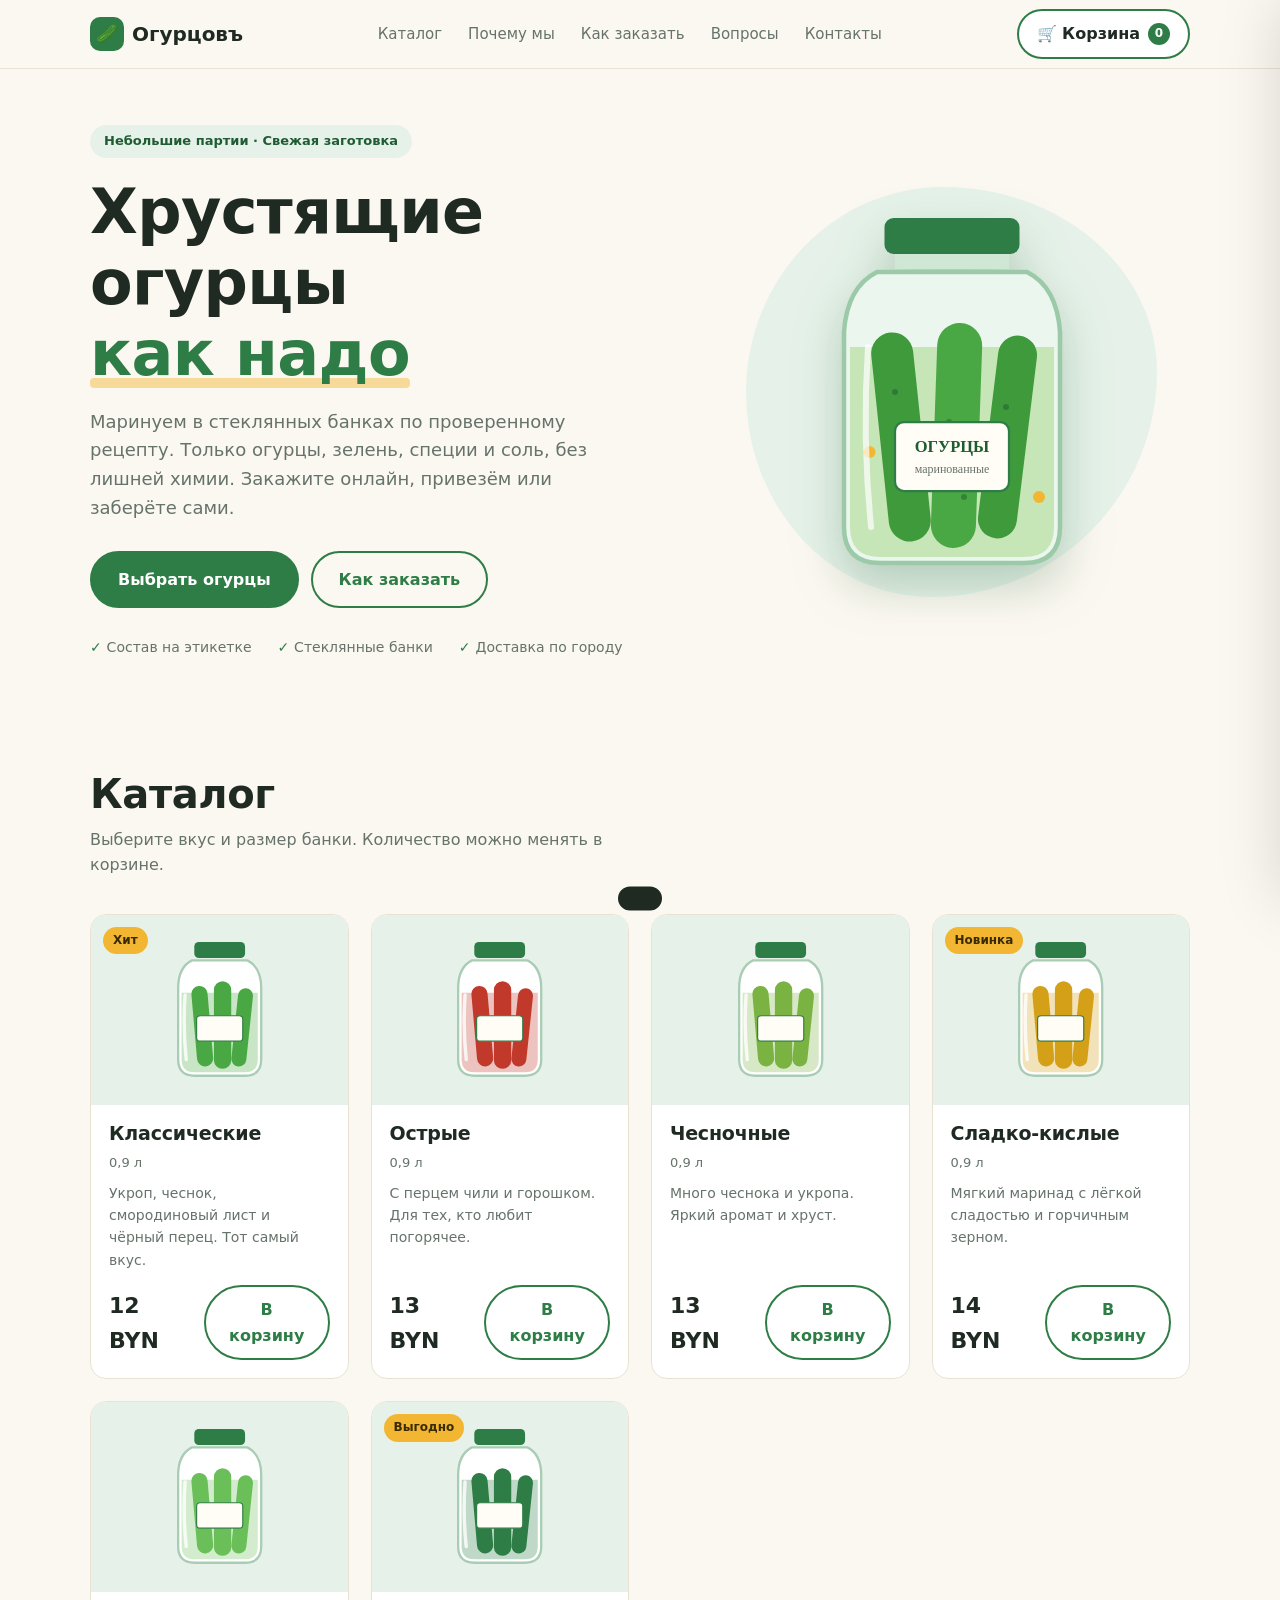
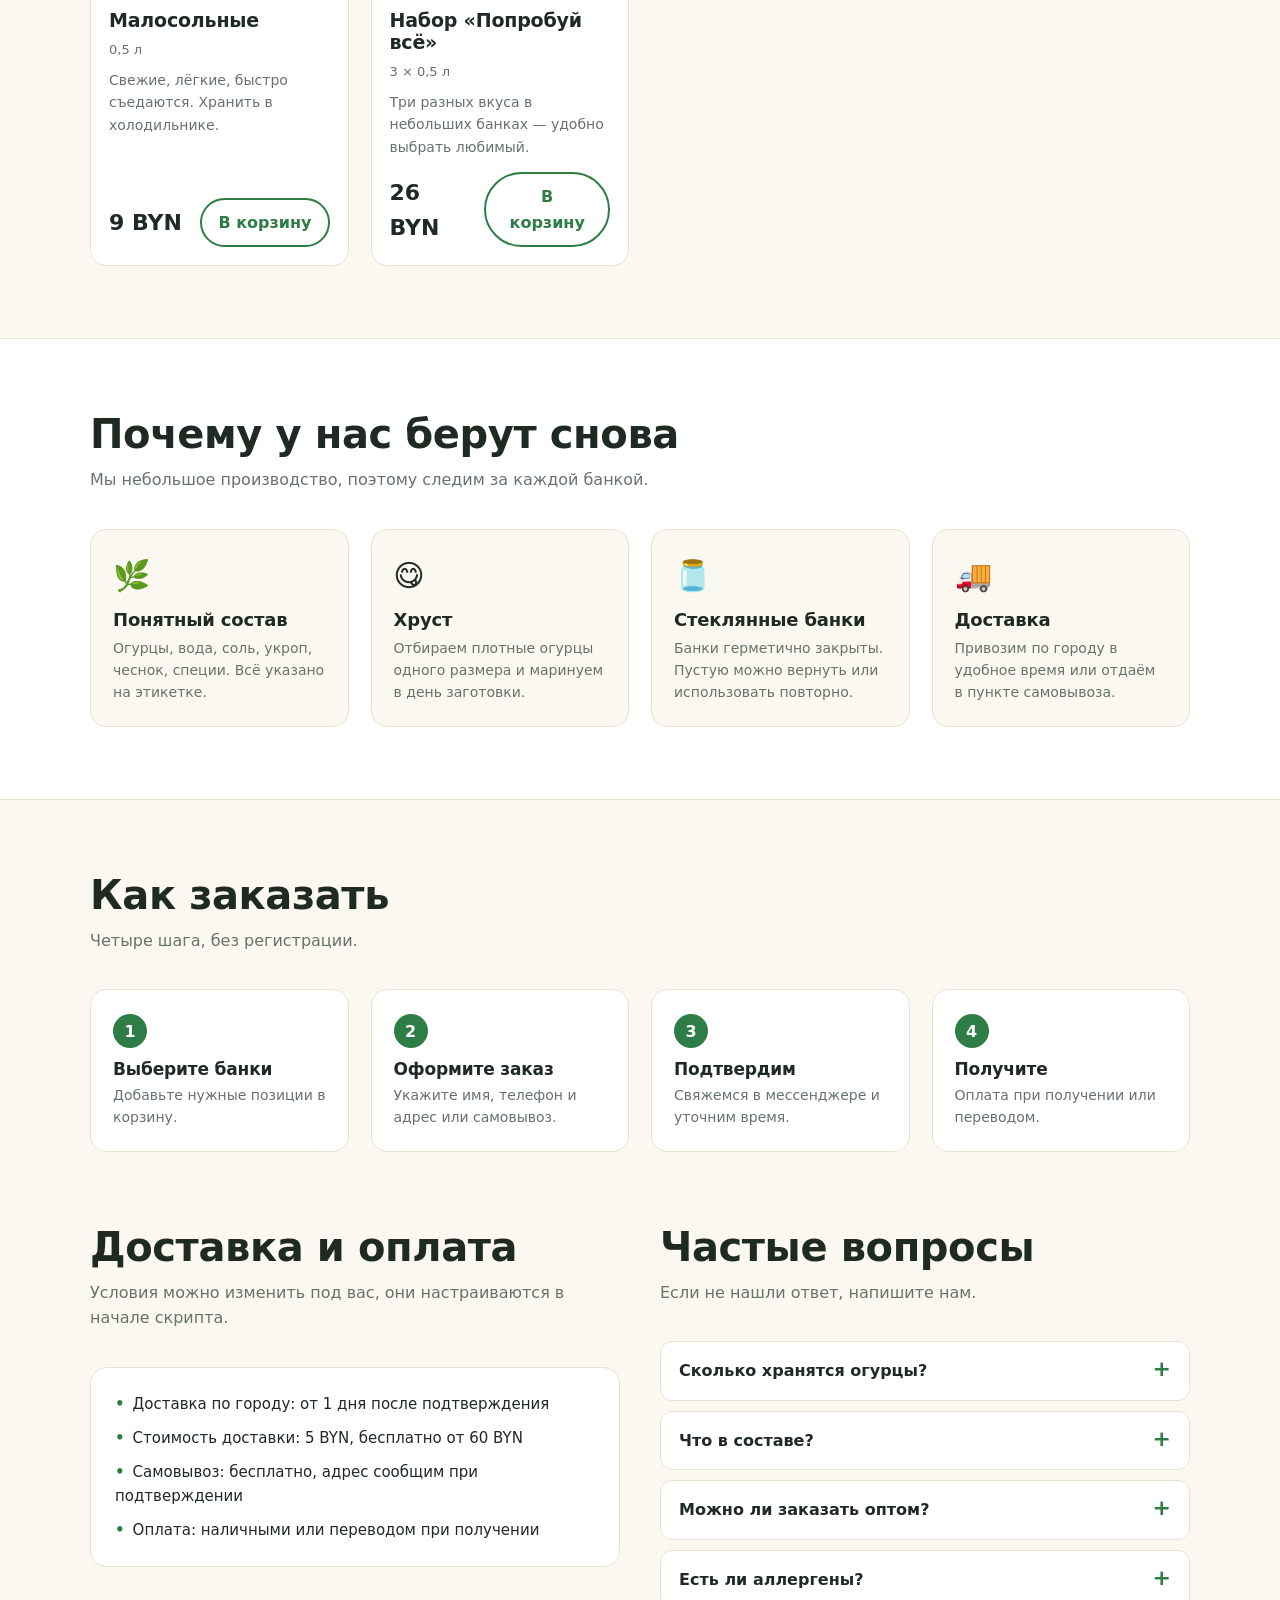
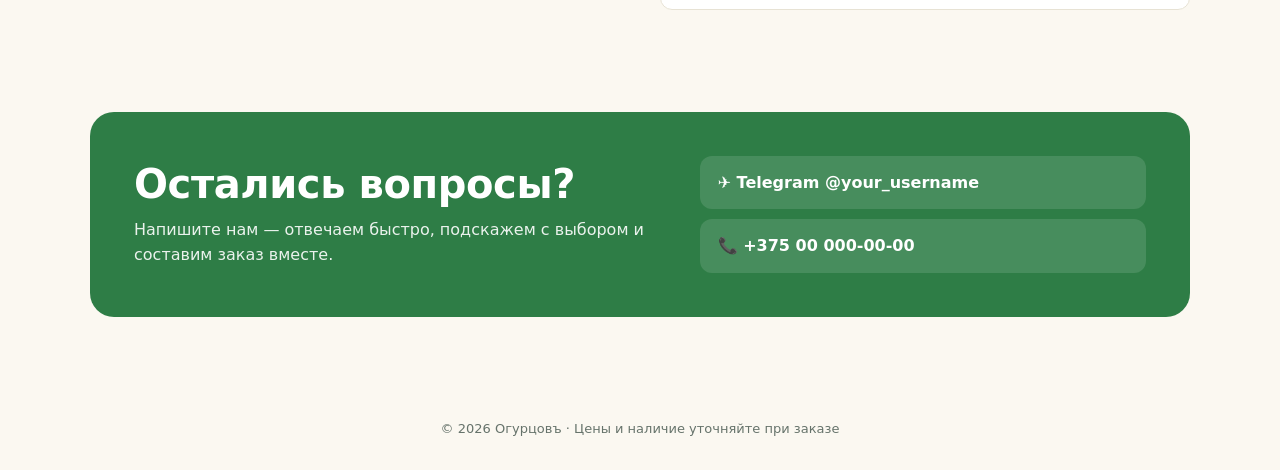
==== ogurci.html @ 5c159eb3 "Add files via upload" ====
<!DOCTYPE html>
<html lang="ru">
<head>
<meta charset="UTF-8">
<meta name="viewport" content="width=device-width, initial-scale=1">
<title>Домашние маринованные огурцы — заказать с доставкой</title>
<meta name="description" content="Хрустящие маринованные огурцы в стеклянных банках. Небольшие партии, понятный состав, доставка по городу.">
<style>
:root{
  --bg:#fbf8f1;
  --card:#ffffff;
  --ink:#1f2a23;
  --muted:#66736b;
  --green:#2e7d46;
  --green-d:#1f5c31;
  --green-l:#e6f2e9;
  --dill:#f2b632;
  --line:#e7e2d4;
  --radius:16px;
  --shadow:0 8px 30px rgba(31,42,35,.08);
}
*{box-sizing:border-box;margin:0;padding:0}
html{scroll-behavior:smooth}
body{font-family:'Segoe UI',system-ui,-apple-system,Roboto,Arial,sans-serif;background:var(--bg);color:var(--ink);line-height:1.6;-webkit-font-smoothing:antialiased}
img,svg{max-width:100%;display:block}
a{color:inherit;text-decoration:none}
button,input,select,textarea{font:inherit;color:inherit}
.wrap{max-width:1140px;margin:0 auto;padding:0 20px}
h1,h2,h3{line-height:1.15;letter-spacing:-.01em}
h2{font-size:clamp(26px,4vw,40px);margin-bottom:10px}
.sub{color:var(--muted);max-width:560px;margin-bottom:36px}
section{padding:72px 0}

/* reveal */
.rv{opacity:0;transform:translateY(24px);transition:opacity .7s ease,transform .7s ease}
.rv.in{opacity:1;transform:none}

/* buttons */
.btn{display:inline-flex;align-items:center;justify-content:center;gap:8px;padding:14px 26px;border-radius:999px;border:2px solid var(--green);background:var(--green);color:#fff;font-weight:600;cursor:pointer;transition:transform .15s,background .2s,box-shadow .2s}
.btn:hover{background:var(--green-d);border-color:var(--green-d);transform:translateY(-2px);box-shadow:0 8px 20px rgba(46,125,70,.3)}
.btn:active{transform:none}
.btn.ghost{background:transparent;color:var(--green)}
.btn.ghost:hover{background:var(--green-l);box-shadow:none}
.btn.block{width:100%}

/* header */
header{position:sticky;top:0;z-index:50;background:rgba(251,248,241,.9);backdrop-filter:blur(10px);border-bottom:1px solid var(--line)}
.hd{display:flex;align-items:center;justify-content:space-between;height:68px;gap:16px}
.logo{font-weight:800;font-size:20px;display:flex;align-items:center;gap:8px}
.logo i{font-style:normal;display:grid;place-items:center;width:34px;height:34px;background:var(--green);border-radius:10px;font-size:18px}
nav ul{display:flex;gap:26px;list-style:none;font-size:15px}
nav a{color:var(--muted);transition:color .2s}
nav a:hover{color:var(--green)}
.cartbtn{position:relative;display:flex;align-items:center;gap:8px;padding:10px 18px;border-radius:999px;border:2px solid var(--green);background:#fff;font-weight:600;cursor:pointer;transition:.2s}
.cartbtn:hover{background:var(--green-l)}
.cartbtn b{min-width:22px;height:22px;display:grid;place-items:center;background:var(--green);color:#fff;border-radius:11px;font-size:12px;padding:0 6px}
.cartbtn.bump{animation:bump .4s}
@keyframes bump{40%{transform:scale(1.12)}}
@media(max-width:760px){nav{display:none}}

/* hero */
.hero{padding:56px 0 40px}
.hero-in{display:grid;grid-template-columns:1.1fr .9fr;gap:40px;align-items:center}
@media(max-width:860px){.hero-in{grid-template-columns:1fr}}
.pill{display:inline-block;background:var(--green-l);color:var(--green-d);padding:6px 14px;border-radius:999px;font-size:13px;font-weight:600;margin-bottom:18px}
h1{font-size:clamp(34px,5.6vw,62px);margin-bottom:18px}
h1 em{font-style:normal;color:var(--green);position:relative;white-space:nowrap}
h1 em::after{content:"";position:absolute;left:0;right:0;bottom:2px;height:10px;background:var(--dill);opacity:.45;z-index:-1;border-radius:4px;transform-origin:left;animation:ul 1s .5s both}
@keyframes ul{from{transform:scaleX(0)}}
.hero p.lead{font-size:18px;color:var(--muted);max-width:520px;margin-bottom:28px}
.cta{display:flex;gap:12px;flex-wrap:wrap;margin-bottom:28px}
.facts{display:flex;gap:26px;flex-wrap:wrap;font-size:14px;color:var(--muted)}
.facts span::before{content:"✓ ";color:var(--green);font-weight:700}
.hero-art{position:relative;display:grid;place-items:center;min-height:360px}
.blob{position:absolute;width:86%;aspect-ratio:1;background:var(--green-l);border-radius:48% 52% 55% 45%/50% 45% 55% 50%;animation:morph 12s ease-in-out infinite}
@keyframes morph{50%{border-radius:55% 45% 45% 55%/45% 55% 45% 55%;transform:rotate(8deg)}}
.hero-art svg{position:relative;width:min(300px,70%);animation:fl 6s ease-in-out infinite;filter:drop-shadow(0 20px 24px rgba(31,92,49,.25))}
@keyframes fl{50%{transform:translateY(-12px) rotate(1.5deg)}}
.bub{animation:rise 5s linear infinite;fill:#fff;opacity:0}
@keyframes rise{0%{transform:translateY(0);opacity:0}15%{opacity:.8}100%{transform:translateY(-120px);opacity:0}}

/* products */
.grid{display:grid;grid-template-columns:repeat(auto-fill,minmax(250px,1fr));gap:22px}
.card{background:var(--card);border:1px solid var(--line);border-radius:var(--radius);overflow:hidden;display:flex;flex-direction:column;transition:transform .25s,box-shadow .25s}
.card:hover{transform:translateY(-6px);box-shadow:var(--shadow)}
.pic{height:190px;display:grid;place-items:center;position:relative;background:var(--green-l)}
.pic svg{height:150px;transition:transform .35s}
.card:hover .pic svg{transform:scale(1.08) rotate(-3deg)}
.pic img{width:100%;height:100%;object-fit:cover}
.tagb{position:absolute;top:12px;left:12px;background:var(--dill);color:#3a2a00;font-size:12px;font-weight:700;padding:4px 10px;border-radius:999px}
.cb{padding:18px;display:flex;flex-direction:column;gap:8px;flex:1}
.cb h3{font-size:19px}
.cb p{font-size:14px;color:var(--muted);flex:1}
.meta{font-size:13px;color:var(--muted)}
.row{display:flex;align-items:center;justify-content:space-between;margin-top:6px;gap:10px}
.price{font-size:22px;font-weight:800}
.price small{font-size:13px;font-weight:500;color:var(--muted)}
.add{padding:10px 16px;border-radius:999px;border:2px solid var(--green);background:#fff;color:var(--green);font-weight:600;cursor:pointer;transition:.2s}
.add:hover{background:var(--green);color:#fff}
.add.ok{background:var(--green);color:#fff}

/* why */
.why{background:#fff;border-block:1px solid var(--line)}
.feat{display:grid;grid-template-columns:repeat(auto-fit,minmax(230px,1fr));gap:22px}
.f{padding:22px;border-radius:var(--radius);background:var(--bg);border:1px solid var(--line);transition:.25s}
.f:hover{transform:translateY(-4px);border-color:var(--green)}
.f .ic{font-size:30px;margin-bottom:10px}
.f h3{font-size:18px;margin-bottom:6px}
.f p{font-size:14px;color:var(--muted)}

/* steps */
.steps{display:grid;grid-template-columns:repeat(auto-fit,minmax(220px,1fr));gap:22px;counter-reset:s}
.st{position:relative;padding:24px 22px 22px;background:#fff;border:1px solid var(--line);border-radius:var(--radius)}
.st::before{counter-increment:s;content:counter(s);display:grid;place-items:center;width:34px;height:34px;border-radius:50%;background:var(--green);color:#fff;font-weight:700;margin-bottom:12px}
.st h3{font-size:17px;margin-bottom:4px}
.st p{font-size:14px;color:var(--muted)}

/* delivery / faq */
.two{display:grid;grid-template-columns:1fr 1fr;gap:40px}
@media(max-width:860px){.two{grid-template-columns:1fr}}
.box{background:#fff;border:1px solid var(--line);border-radius:var(--radius);padding:24px}
.box ul{list-style:none;display:grid;gap:10px;font-size:15px}
.box li::before{content:"•";color:var(--green);font-weight:900;margin-right:8px}
details{background:#fff;border:1px solid var(--line);border-radius:12px;margin-bottom:10px;overflow:hidden}
summary{cursor:pointer;padding:16px 18px;font-weight:600;list-style:none;display:flex;justify-content:space-between;gap:10px}
summary::-webkit-details-marker{display:none}
summary::after{content:"+";color:var(--green);font-size:22px;line-height:1;transition:transform .25s}
details[open] summary::after{transform:rotate(45deg)}
details p{padding:0 18px 16px;color:var(--muted);font-size:15px}

/* contacts */
.contact{background:var(--green);color:#fff;border-radius:24px;padding:44px;display:grid;grid-template-columns:1.2fr 1fr;gap:30px;align-items:center}
@media(max-width:860px){.contact{grid-template-columns:1fr;padding:28px}}
.contact h2{color:#fff}
.contact p{opacity:.9}
.clist{display:grid;gap:10px}
.clist a{display:flex;align-items:center;gap:12px;background:rgba(255,255,255,.12);padding:14px 18px;border-radius:12px;transition:.2s;font-weight:600}
.clist a:hover{background:rgba(255,255,255,.22);transform:translateX(4px)}
footer{padding:30px 0;color:var(--muted);font-size:13px;text-align:center}

/* drawer */
.shade{position:fixed;inset:0;background:rgba(20,30,24,.45);opacity:0;pointer-events:none;transition:.3s;z-index:90}
.shade.on{opacity:1;pointer-events:auto}
.drawer{position:fixed;top:0;right:0;bottom:0;width:min(440px,100vw);background:var(--bg);z-index:100;transform:translateX(105%);transition:transform .4s cubic-bezier(.3,.8,.3,1);display:flex;flex-direction:column;box-shadow:-20px 0 60px rgba(0,0,0,.15)}
.drawer.open{transform:none}
.dh{display:flex;justify-content:space-between;align-items:center;padding:20px 22px;border-bottom:1px solid var(--line);font-size:20px;font-weight:700}
.x{width:36px;height:36px;border-radius:50%;border:none;background:#fff;font-size:22px;cursor:pointer;transition:.2s}
.x:hover{background:var(--green-l);transform:rotate(90deg)}
.db{flex:1;overflow:auto;padding:18px 22px}
.it{display:grid;grid-template-columns:1fr auto;gap:6px 12px;padding:14px 0;border-bottom:1px solid var(--line);animation:in .3s}
@keyframes in{from{opacity:0;transform:translateX(20px)}}
.it b{font-size:15px}
.it small{color:var(--muted)}
.qty{display:flex;align-items:center;gap:10px;grid-column:1;}
.qty button{width:28px;height:28px;border-radius:50%;border:1px solid var(--line);background:#fff;cursor:pointer;font-size:16px}
.qty button:hover{border-color:var(--green);color:var(--green)}
.it .sum{grid-row:1;grid-column:2;font-weight:700;text-align:right}
.empty{text-align:center;color:var(--muted);padding:50px 0}
.df{padding:18px 22px;border-top:1px solid var(--line);background:#fff}
.tot{display:flex;justify-content:space-between;font-size:18px;font-weight:700;margin-bottom:6px}
.note{font-size:13px;color:var(--muted);margin-bottom:12px}
.free{height:6px;background:var(--line);border-radius:6px;overflow:hidden;margin:6px 0 4px}
.free i{display:block;height:100%;width:0;background:var(--green);transition:width .5s}

/* checkout */
.modal{position:fixed;inset:0;z-index:120;display:none;place-items:center;padding:16px;background:rgba(20,30,24,.55)}
.modal.on{display:grid}
.mbox{background:var(--bg);border-radius:20px;width:min(520px,100%);max-height:92vh;overflow:auto;padding:26px;animation:pop .3s}
@keyframes pop{from{opacity:0;transform:scale(.95) translateY(10px)}}
.mbox h3{font-size:22px;margin-bottom:4px}
.fld{display:grid;gap:5px;margin-top:14px;font-size:14px;font-weight:600}
.fld input,.fld textarea,.fld select{padding:12px 14px;border:1.5px solid var(--line);border-radius:10px;background:#fff;font-weight:400;outline:none;transition:.2s}
.fld input:focus,.fld textarea:focus,.fld select:focus{border-color:var(--green);box-shadow:0 0 0 3px rgba(46,125,70,.15)}
.sumbox{background:#fff;border:1px dashed var(--line);border-radius:10px;padding:12px 14px;font-size:14px;margin-top:16px;white-space:pre-line}
.acts{display:grid;gap:10px;margin-top:16px}
.toast{position:fixed;left:50%;bottom:28px;transform:translate(-50%,160%);background:var(--ink);color:#fff;padding:12px 22px;border-radius:999px;font-size:14px;z-index:200;transition:transform .4s cubic-bezier(.3,1.4,.4,1)}
.toast.show{transform:translate(-50%,0)}

/* mobile sticky */
.fab{display:none}
@media(max-width:760px){
  section{padding:52px 0}
  .contact{padding:26px}
}
@media (prefers-reduced-motion:reduce){*{animation:none!important;transition:none!important}.rv{opacity:1;transform:none}}
</style>
</head>
<body>

<header>
  <div class="wrap hd">
    <a href="#top" class="logo"><i>🥒</i><span id="brand">Огурцовъ</span></a>
    <nav><ul>
      <li><a href="#catalog">Каталог</a></li>
      <li><a href="#why">Почему мы</a></li>
      <li><a href="#how">Как заказать</a></li>
      <li><a href="#faq">Вопросы</a></li>
      <li><a href="#contacts">Контакты</a></li>
    </ul></nav>
    <button class="cartbtn" id="openCart" aria-label="Открыть корзину">🛒 Корзина <b id="cnt">0</b></button>
  </div>
</header>

<main id="top">
<!-- HERO -->
<section class="hero">
  <div class="wrap hero-in">
    <div class="rv">
      <span class="pill">Небольшие партии · Свежая заготовка</span>
      <h1>Хрустящие огурцы <em>как надо</em></h1>
      <p class="lead">Маринуем в стеклянных банках по проверенному рецепту. Только огурцы, зелень, специи и соль, без лишней химии. Закажите онлайн, привезём или заберёте сами.</p>
      <div class="cta">
        <a href="#catalog" class="btn">Выбрать огурцы</a>
        <a href="#how" class="btn ghost">Как заказать</a>
      </div>
      <div class="facts">
        <span>Состав на этикетке</span>
        <span>Стеклянные банки</span>
        <span>Доставка по городу</span>
      </div>
    </div>
    <div class="hero-art rv">
      <div class="blob"></div>
      <svg viewBox="0 0 200 260" aria-hidden="true">
        <rect x="55" y="14" width="90" height="24" rx="6" fill="#2e7d46"/>
        <rect x="62" y="38" width="76" height="10" fill="#cfe8d6"/>
        <path d="M50 50 Q30 60 28 90 L28 220 Q28 244 52 244 L148 244 Q172 244 172 220 L172 90 Q170 60 150 50Z" fill="#eaf6ee" stroke="#9ccaa9" stroke-width="3"/>
        <path d="M32 100 H168 V220 Q168 240 148 240 H52 Q32 240 32 220Z" fill="#a9d98b" opacity=".55"/>
        <rect x="52" y="90" width="28" height="140" rx="14" fill="#3f9a3c" transform="rotate(-6 66 160)"/>
        <rect x="88" y="84" width="30" height="150" rx="15" fill="#4aa844" transform="rotate(2 103 160)"/>
        <rect x="124" y="92" width="26" height="136" rx="13" fill="#3f9a3c" transform="rotate(7 137 160)"/>
        <g fill="#1f5c31" opacity=".5"><circle cx="62" cy="130" r="2"/><circle cx="98" cy="150" r="2"/><circle cx="108" cy="200" r="2"/><circle cx="136" cy="140" r="2"/><circle cx="68" cy="190" r="2"/></g>
        <circle cx="45" cy="170" r="4" fill="#f2b632"/><circle cx="158" cy="200" r="4" fill="#f2b632"/>
        <rect x="62" y="150" width="76" height="46" rx="6" fill="#fffdf6" stroke="#2e7d46" stroke-width="1.5"/>
        <text x="100" y="170" text-anchor="middle" font-family="Georgia,serif" font-weight="700" font-size="11" fill="#1f5c31">ОГУРЦЫ</text>
        <text x="100" y="184" text-anchor="middle" font-family="Georgia,serif" font-size="8" fill="#66736b">маринованные</text>
        <circle class="bub" cx="50" cy="225" r="3" style="animation-delay:0s"/>
        <circle class="bub" cx="150" cy="230" r="2.5" style="animation-delay:1.5s"/>
        <circle class="bub" cx="100" cy="236" r="3.5" style="animation-delay:3s"/>
        <path d="M44 100 Q40 160 46 220" stroke="#fff" stroke-width="4" stroke-linecap="round" fill="none" opacity=".7"/>
      </svg>
    </div>
  </div>
</section>

<!-- CATALOG -->
<section id="catalog">
  <div class="wrap">
    <h2 class="rv">Каталог</h2>
    <p class="sub rv">Выберите вкус и размер банки. Количество можно менять в корзине.</p>
    <div class="grid" id="grid"></div>
  </div>
</section>

<!-- WHY -->
<section id="why" class="why">
  <div class="wrap">
    <h2 class="rv">Почему у нас берут снова</h2>
    <p class="sub rv">Мы небольшое производство, поэтому следим за каждой банкой.</p>
    <div class="feat">
      <div class="f rv"><div class="ic">🌿</div><h3>Понятный состав</h3><p>Огурцы, вода, соль, укроп, чеснок, специи. Всё указано на этикетке.</p></div>
      <div class="f rv"><div class="ic">😋</div><h3>Хруст</h3><p>Отбираем плотные огурцы одного размера и маринуем в день заготовки.</p></div>
      <div class="f rv"><div class="ic">🫙</div><h3>Стеклянные банки</h3><p>Банки герметично закрыты. Пустую можно вернуть или использовать повторно.</p></div>
      <div class="f rv"><div class="ic">🚚</div><h3>Доставка</h3><p>Привозим по городу в удобное время или отдаём в пункте самовывоза.</p></div>
    </div>
  </div>
</section>

<!-- HOW -->
<section id="how">
  <div class="wrap">
    <h2 class="rv">Как заказать</h2>
    <p class="sub rv">Четыре шага, без регистрации.</p>
    <div class="steps">
      <div class="st rv"><h3>Выберите банки</h3><p>Добавьте нужные позиции в корзину.</p></div>
      <div class="st rv"><h3>Оформите заказ</h3><p>Укажите имя, телефон и адрес или самовывоз.</p></div>
      <div class="st rv"><h3>Подтвердим</h3><p>Свяжемся в мессенджере и уточним время.</p></div>
      <div class="st rv"><h3>Получите</h3><p>Оплата при получении или переводом.</p></div>
    </div>
  </div>
</section>

<!-- DELIVERY + FAQ -->
<section style="padding-top:0">
  <div class="wrap two">
    <div class="rv">
      <h2>Доставка и оплата</h2>
      <p class="sub">Условия можно изменить под вас, они настраиваются в начале скрипта.</p>
      <div class="box"><ul id="delList"></ul></div>
    </div>
    <div class="rv" id="faq">
      <h2>Частые вопросы</h2>
      <p class="sub">Если не нашли ответ, напишите нам.</p>
      <details><summary>Сколько хранятся огурцы?</summary><p>Закрытую банку храните в прохладном тёмном месте. Срок указан на этикетке. После вскрытия держите в холодильнике и съедайте в течение нескольких недель.</p></details>
      <details><summary>Что в составе?</summary><p>Огурцы, вода, соль, сахар, укроп, чеснок, лавровый лист, чёрный перец, уксус или лимонная кислота. Точный состав каждой позиции указан на этикетке.</p></details>
      <details><summary>Можно ли заказать оптом?</summary><p>Да, для кафе, магазинов и мероприятий есть оптовые условия. Напишите нам, обсудим объём и цену.</p></details>
      <details><summary>Есть ли аллергены?</summary><p>В составе нет орехов и глютена, но на кухне могут использоваться горчица и сельдерей. Если есть аллергия, уточните у нас перед заказом.</p></details>
    </div>
  </div>
</section>

<!-- CONTACTS -->
<section id="contacts" style="padding-top:20px">
  <div class="wrap">
    <div class="contact rv">
      <div>
        <h2>Остались вопросы?</h2>
        <p>Напишите нам — отвечаем быстро, подскажем с выбором и составим заказ вместе.</p>
      </div>
      <div class="clist" id="clist"></div>
    </div>
  </div>
</section>
</main>

<footer><div class="wrap">© <span id="yr"></span> <span id="brand2"></span> · Цены и наличие уточняйте при заказе</div></footer>

<!-- CART -->
<div class="shade" id="shade"></div>
<aside class="drawer" id="drawer" aria-label="Корзина">
  <div class="dh"><span>Корзина</span><button class="x" id="closeCart" aria-label="Закрыть">×</button></div>
  <div class="db" id="items"></div>
  <div class="df">
    <div class="free"><i id="freeBar"></i></div>
    <div class="note" id="freeTxt"></div>
    <div class="tot"><span>Итого</span><span id="total">0</span></div>
    <button class="btn block" id="toCheckout">Оформить заказ</button>
  </div>
</aside>

<!-- CHECKOUT -->
<div class="modal" id="modal">
  <div class="mbox">
    <div style="display:flex;justify-content:space-between;align-items:start;gap:10px">
      <div><h3>Оформление заказа</h3><div class="note">Заказ уйдёт нам в мессенджер, дальше мы подтвердим детали.</div></div>
      <button class="x" id="closeModal" aria-label="Закрыть">×</button>
    </div>
    <form id="form" novalidate>
      <label class="fld">Имя<input id="fName" required autocomplete="name" placeholder="Как к вам обращаться"></label>
      <label class="fld">Телефон<input id="fPhone" required type="tel" autocomplete="tel" placeholder="+___ __ ___-__-__"></label>
      <label class="fld">Получение
        <select id="fType"><option value="delivery">Доставка</option><option value="pickup">Самовывоз</option></select>
      </label>
      <label class="fld" id="addrWrap">Адрес доставки<input id="fAddr" autocomplete="street-address" placeholder="Улица, дом, квартира"></label>
      <label class="fld">Комментарий<textarea id="fComment" rows="2" placeholder="Удобное время, пожелания"></textarea></label>
      <div class="sumbox" id="summary"></div>
      <div class="acts">
        <button class="btn block" type="submit" id="sendTg">Отправить в Telegram</button>
        <button class="btn ghost block" type="button" id="copyOrder">Скопировать текст заказа</button>
      </div>
    </form>
  </div>
</div>
<div class="toast" id="toast"></div>

<script>
/* =====================================================
   НАСТРОЙКИ — замените на свои данные
   ===================================================== */
const CONFIG = {
  brand: "Огурцовъ",                 // название магазина
  currency: "BYN",                   // валюта: BYN, RUB, USD...
  telegram: "your_username",         // ник в Telegram без @
  phone: "+375 00 000-00-00",        // телефон
  instagram: "",                     // ник в Instagram, можно оставить пустым
  freeDeliveryFrom: 60,              // бесплатная доставка от суммы (0 — отключить)
  delivery: [
    "Доставка по городу: от 1 дня после подтверждения",
    "Стоимость доставки: 5 BYN, бесплатно от 60 BYN",
    "Самовывоз: бесплатно, адрес сообщим при подтверждении",
    "Оплата: наличными или переводом при получении"
  ]
};

/* =====================================================
   ТОВАРЫ — меняйте названия, цены и описания.
   Чтобы показать фото вместо иллюстрации — добавьте
   поле img: "photo1.jpg" (файл положите рядом с сайтом).
   ===================================================== */
const PRODUCTS = [
  {id:1, name:"Классические", vol:"0,9 л", price:12, tag:"Хит", color:"#4aa844",
   desc:"Укроп, чеснок, смородиновый лист и чёрный перец. Тот самый вкус."},
  {id:2, name:"Острые", vol:"0,9 л", price:13, color:"#c0392b",
   desc:"С перцем чили и горошком. Для тех, кто любит погорячее."},
  {id:3, name:"Чесночные", vol:"0,9 л", price:13, color:"#7bb342",
   desc:"Много чеснока и укропа. Яркий аромат и хруст."},
  {id:4, name:"Сладко-кислые", vol:"0,9 л", price:14, tag:"Новинка", color:"#d4a017",
   desc:"Мягкий маринад с лёгкой сладостью и горчичным зерном."},
  {id:5, name:"Малосольные", vol:"0,5 л", price:9, color:"#6bbf59",
   desc:"Свежие, лёгкие, быстро съедаются. Хранить в холодильнике."},
  {id:6, name:"Набор «Попробуй всё»", vol:"3 × 0,5 л", price:26, tag:"Выгодно", color:"#2e7d46",
   desc:"Три разных вкуса в небольших банках — удобно выбрать любимый."}
];

/* ====================== ЛОГИКА ====================== */
const $=s=>document.querySelector(s);
const money=n=>n.toLocaleString('ru-RU',{maximumFractionDigits:2})+' '+CONFIG.currency;

// бренд, контакты, доставка
$('#brand').textContent=CONFIG.brand;$('#brand2').textContent=CONFIG.brand;
document.title=CONFIG.brand+' — маринованные огурцы с доставкой';
$('#yr').textContent=new Date().getFullYear();
$('#delList').innerHTML=CONFIG.delivery.map(x=>`<li>${x}</li>`).join('');
$('#clist').innerHTML=
  `<a href="https://t.me/${CONFIG.telegram}" target="_blank" rel="noopener">✈️ Telegram @${CONFIG.telegram}</a>`+
  `<a href="tel:${CONFIG.phone.replace(/[^+\d]/g,'')}">📞 ${CONFIG.phone}</a>`+
  (CONFIG.instagram?`<a href="https://instagram.com/${CONFIG.instagram}" target="_blank" rel="noopener">📷 Instagram @${CONFIG.instagram}</a>`:'');

// карточки
function jar(c){return `<svg viewBox="0 0 100 130" aria-hidden="true"><rect x="28" y="6" width="44" height="14" rx="4" fill="#2e7d46"/><path d="M26 22 Q14 28 14 46 L14 108 Q14 122 28 122 L72 122 Q86 122 86 108 L86 46 Q86 28 74 22Z" fill="#fff" stroke="#a9cdb4" stroke-width="2"/><path d="M17 50 H83 V108 Q83 119 72 119 H28 Q17 119 17 108Z" fill="${c}" opacity=".3"/><rect x="28" y="44" width="14" height="70" rx="7" fill="${c}" transform="rotate(-5 35 80)"/><rect x="45" y="40" width="15" height="76" rx="7.5" fill="${c}"/><rect x="63" y="46" width="13" height="68" rx="6.5" fill="${c}" transform="rotate(6 69 80)"/><rect x="30" y="70" width="40" height="22" rx="3" fill="#fffdf6" stroke="#2e7d46"/><path d="M20 52 Q18 80 21 108" stroke="#fff" stroke-width="3" stroke-linecap="round" fill="none" opacity=".8"/></svg>`}
$('#grid').innerHTML=PRODUCTS.map(p=>`
<article class="card rv">
  <div class="pic">${p.tag?`<span class="tagb">${p.tag}</span>`:''}${p.img?`<img src="${p.img}" alt="${p.name}" loading="lazy">`:jar(p.color)}</div>
  <div class="cb">
    <h3>${p.name}</h3>
    <div class="meta">${p.vol}</div>
    <p>${p.desc}</p>
    <div class="row"><div class="price">${money(p.price)}</div><button class="add" data-id="${p.id}">В корзину</button></div>
  </div>
</article>`).join('');

// корзина (сохраняется в браузере)
let cart={};
try{cart=JSON.parse(localStorage.getItem('cart')||'{}')}catch(e){}
const save=()=>{try{localStorage.setItem('cart',JSON.stringify(cart))}catch(e){}};
const lines=()=>Object.keys(cart).map(id=>({p:PRODUCTS.find(x=>x.id==id),q:cart[id]})).filter(l=>l.p);
const total=()=>lines().reduce((s,l)=>s+l.p.price*l.q,0);

function toast(m){const t=$('#toast');t.textContent=m;t.classList.add('show');clearTimeout(t._t);t._t=setTimeout(()=>t.classList.remove('show'),2200)}

function render(){
  const ls=lines(),n=ls.reduce((s,l)=>s+l.q,0),t=total();
  $('#cnt').textContent=n;$('#total').textContent=money(t);
  $('#items').innerHTML=ls.length?ls.map(l=>`
    <div class="it"><div><b>${l.p.name}</b><br><small>${l.p.vol} · ${money(l.p.price)}</small></div>
      <div class="sum">${money(l.p.price*l.q)}</div>
      <div class="qty"><button data-m="${l.p.id}" aria-label="Меньше">−</button><span>${l.q}</span><button data-p="${l.p.id}" aria-label="Больше">+</button></div>
    </div>`).join(''):'<div class="empty">Корзина пока пуста 🥒<br>Добавьте что-нибудь из каталога</div>';
  const f=CONFIG.freeDeliveryFrom;
  if(f>0){
    $('#freeBar').style.width=Math.min(100,t/f*100)+'%';
    $('#freeTxt').textContent=t>=f?'Бесплатная доставка включена 🎉':`До бесплатной доставки осталось ${money(f-t)}`;
  }else{$('#freeBar').parentElement.style.display='none';$('#freeTxt').style.display='none'}
  $('#toCheckout').disabled=!ls.length;$('#toCheckout').style.opacity=ls.length?1:.5;
}
$('#grid').addEventListener('click',e=>{
  const b=e.target.closest('.add');if(!b)return;
  cart[b.dataset.id]=(cart[b.dataset.id]||0)+1;save();render();
  const c=$('#openCart');c.classList.remove('bump');void c.offsetWidth;c.classList.add('bump');
  b.classList.add('ok');b.textContent='Добавлено ✓';setTimeout(()=>{b.classList.remove('ok');b.textContent='В корзину'},1200);
});
$('#items').addEventListener('click',e=>{
  const m=e.target.dataset.m,p=e.target.dataset.p;
  if(p)cart[p]++;
  if(m){cart[m]--;if(cart[m]<=0)delete cart[m]}
  save();render();
});
const drawer=v=>{$('#drawer').classList.toggle('open',v);$('#shade').classList.toggle('on',v)};
$('#openCart').onclick=()=>drawer(true);$('#closeCart').onclick=()=>drawer(false);$('#shade').onclick=()=>drawer(false);

// оформление
function orderText(){
  const ls=lines(),t=total();
  const type=$('#fType').value==='delivery';
  let s=`Новый заказ — ${CONFIG.brand}\n\n`;
  s+=ls.map(l=>`• ${l.p.name} (${l.p.vol}) × ${l.q} = ${money(l.p.price*l.q)}`).join('\n');
  s+=`\n\nИтого: ${money(t)}`;
  s+=`\nПолучение: ${type?'доставка':'самовывоз'}`;
  if(type&&$('#fAddr').value.trim())s+=`\nАдрес: ${$('#fAddr').value.trim()}`;
  s+=`\nИмя: ${$('#fName').value.trim()}\nТелефон: ${$('#fPhone').value.trim()}`;
  if($('#fComment').value.trim())s+=`\nКомментарий: ${$('#fComment').value.trim()}`;
  return s;
}
function refreshSummary(){
  $('#summary').textContent=lines().map(l=>`${l.p.name} × ${l.q} — ${money(l.p.price*l.q)}`).join('\n')+`\n\nИтого: ${money(total())}`;
  $('#addrWrap').style.display=$('#fType').value==='delivery'?'grid':'none';
}
$('#toCheckout').onclick=()=>{drawer(false);refreshSummary();$('#modal').classList.add('on')};
$('#closeModal').onclick=()=>$('#modal').classList.remove('on');
$('#modal').addEventListener('click',e=>{if(e.target.id==='modal')$('#modal').classList.remove('on')});
$('#fType').onchange=refreshSummary;

function valid(){
  let ok=true;
  const need=[['#fName',v=>v.length>1],['#fPhone',v=>v.replace(/\D/g,'').length>=7]];
  if($('#fType').value==='delivery')need.push(['#fAddr',v=>v.length>4]);
  ['#fName','#fPhone','#fAddr'].forEach(s=>$(s).style.borderColor='');
  need.forEach(([s,f])=>{if(!f($(s).value.trim())){$(s).style.borderColor='#c0392b';ok=false}});
  if(!ok)toast('Проверьте выделенные поля');
  return ok;
}
function done(){
  cart={};save();render();$('#modal').classList.remove('on');
  toast('Спасибо! Мы скоро с вами свяжемся 🥒');
}
$('#form').addEventListener('submit',e=>{
  e.preventDefault();if(!valid())return;
  window.open(`https://t.me/${CONFIG.telegram}?text=${encodeURIComponent(orderText())}`,'_blank');
  done();
});
$('#copyOrder').onclick=async()=>{
  if(!valid())return;
  try{await navigator.clipboard.writeText(orderText());toast('Текст заказа скопирован — отправьте его нам')}
  catch(e){prompt('Скопируйте текст заказа:',orderText())}
};

// появление при прокрутке
const io=new IntersectionObserver(es=>es.forEach(e=>{if(e.isIntersecting){e.target.classList.add('in');io.unobserve(e.target)}}),{threshold:.12});
document.querySelectorAll('.rv').forEach((el,i)=>{el.style.transitionDelay=(i%4)*70+'ms';io.observe(el)});
addEventListener('keydown',e=>{if(e.key==='Escape'){drawer(false);$('#modal').classList.remove('on')}});
render();
</script>
</body>
</html>
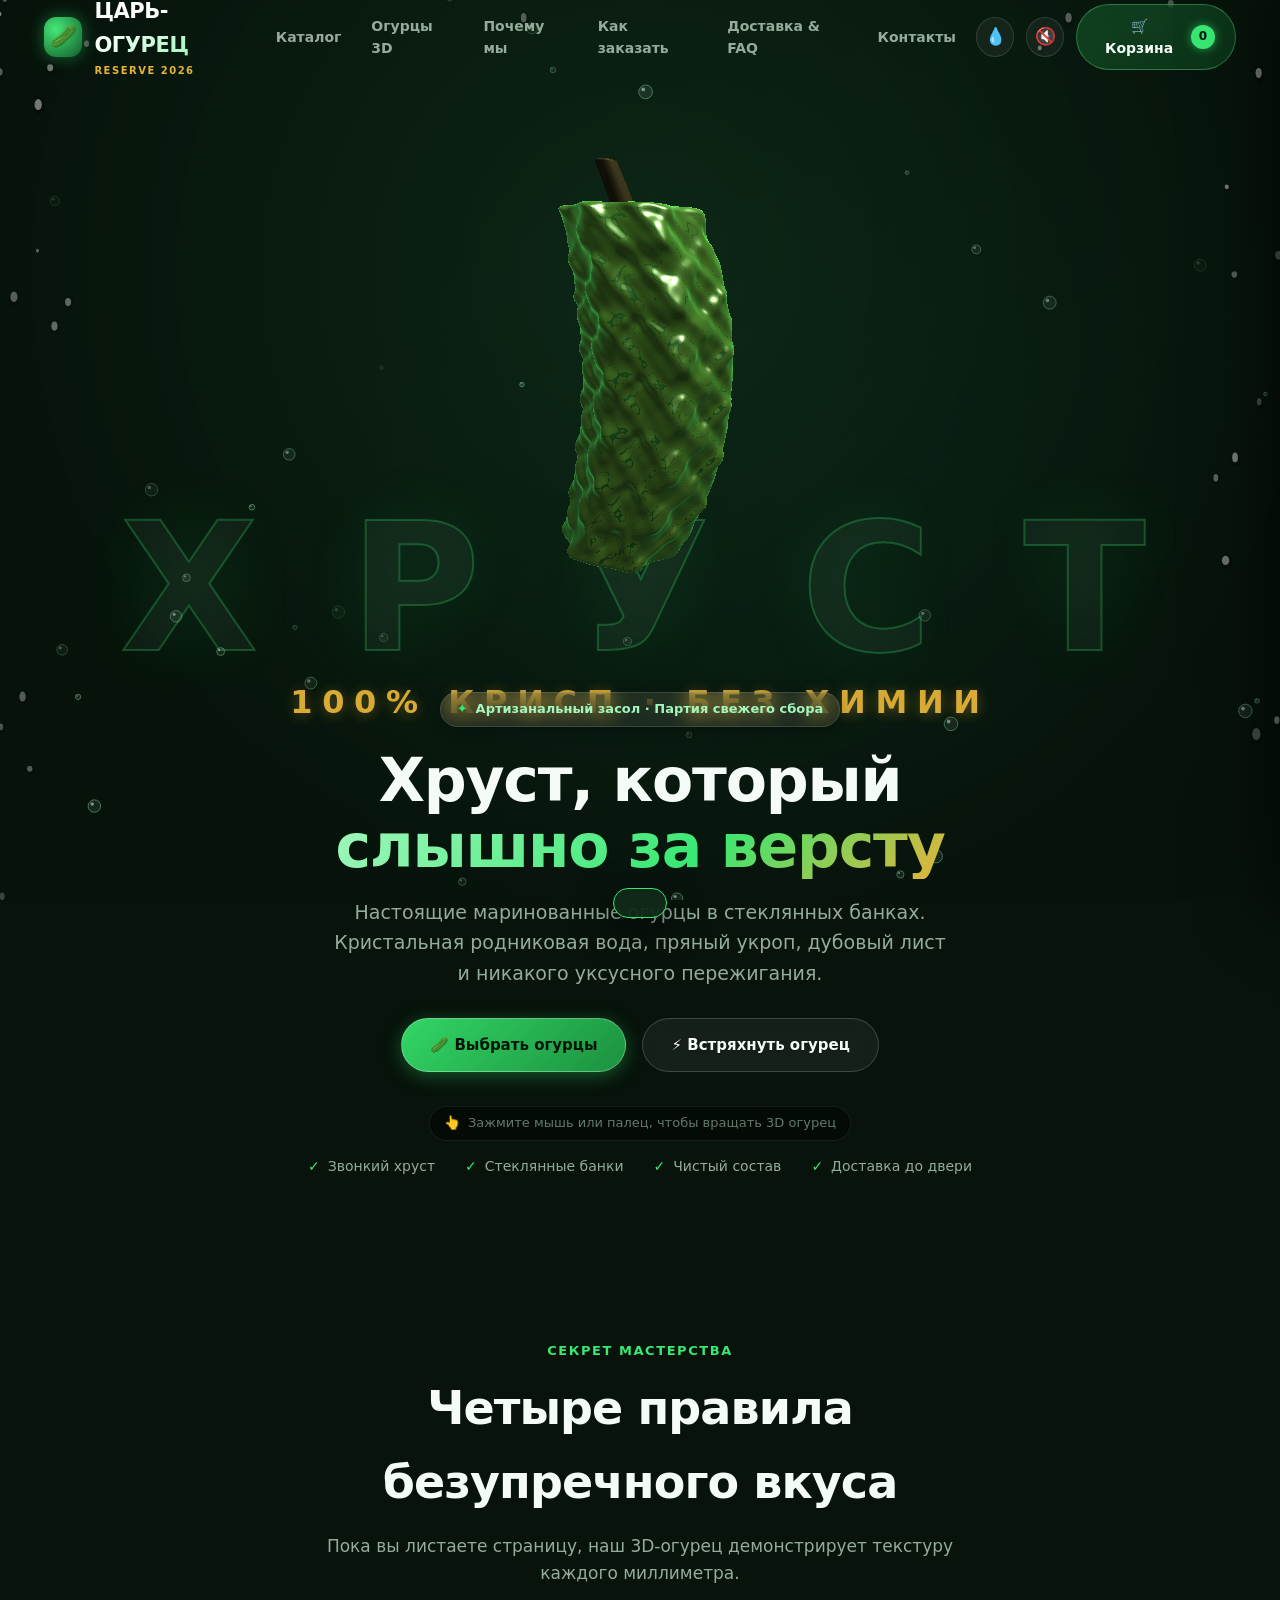
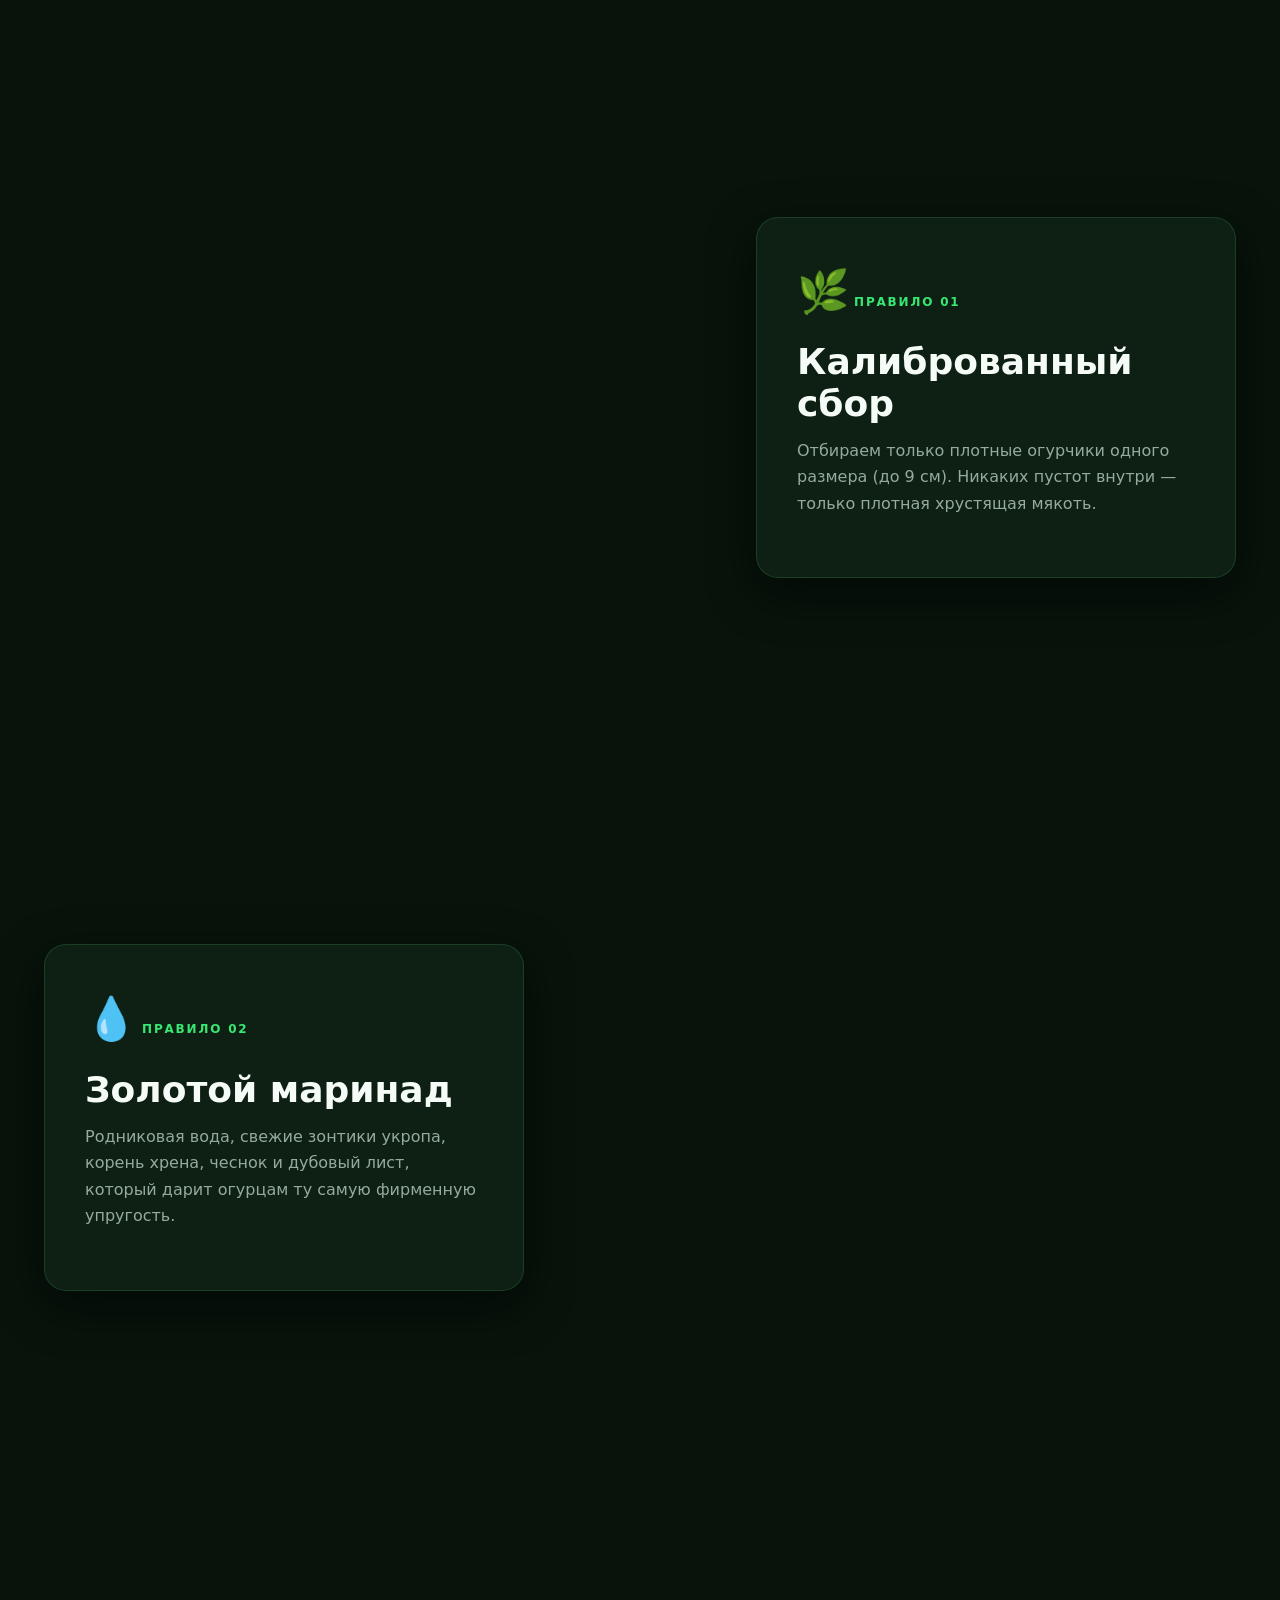
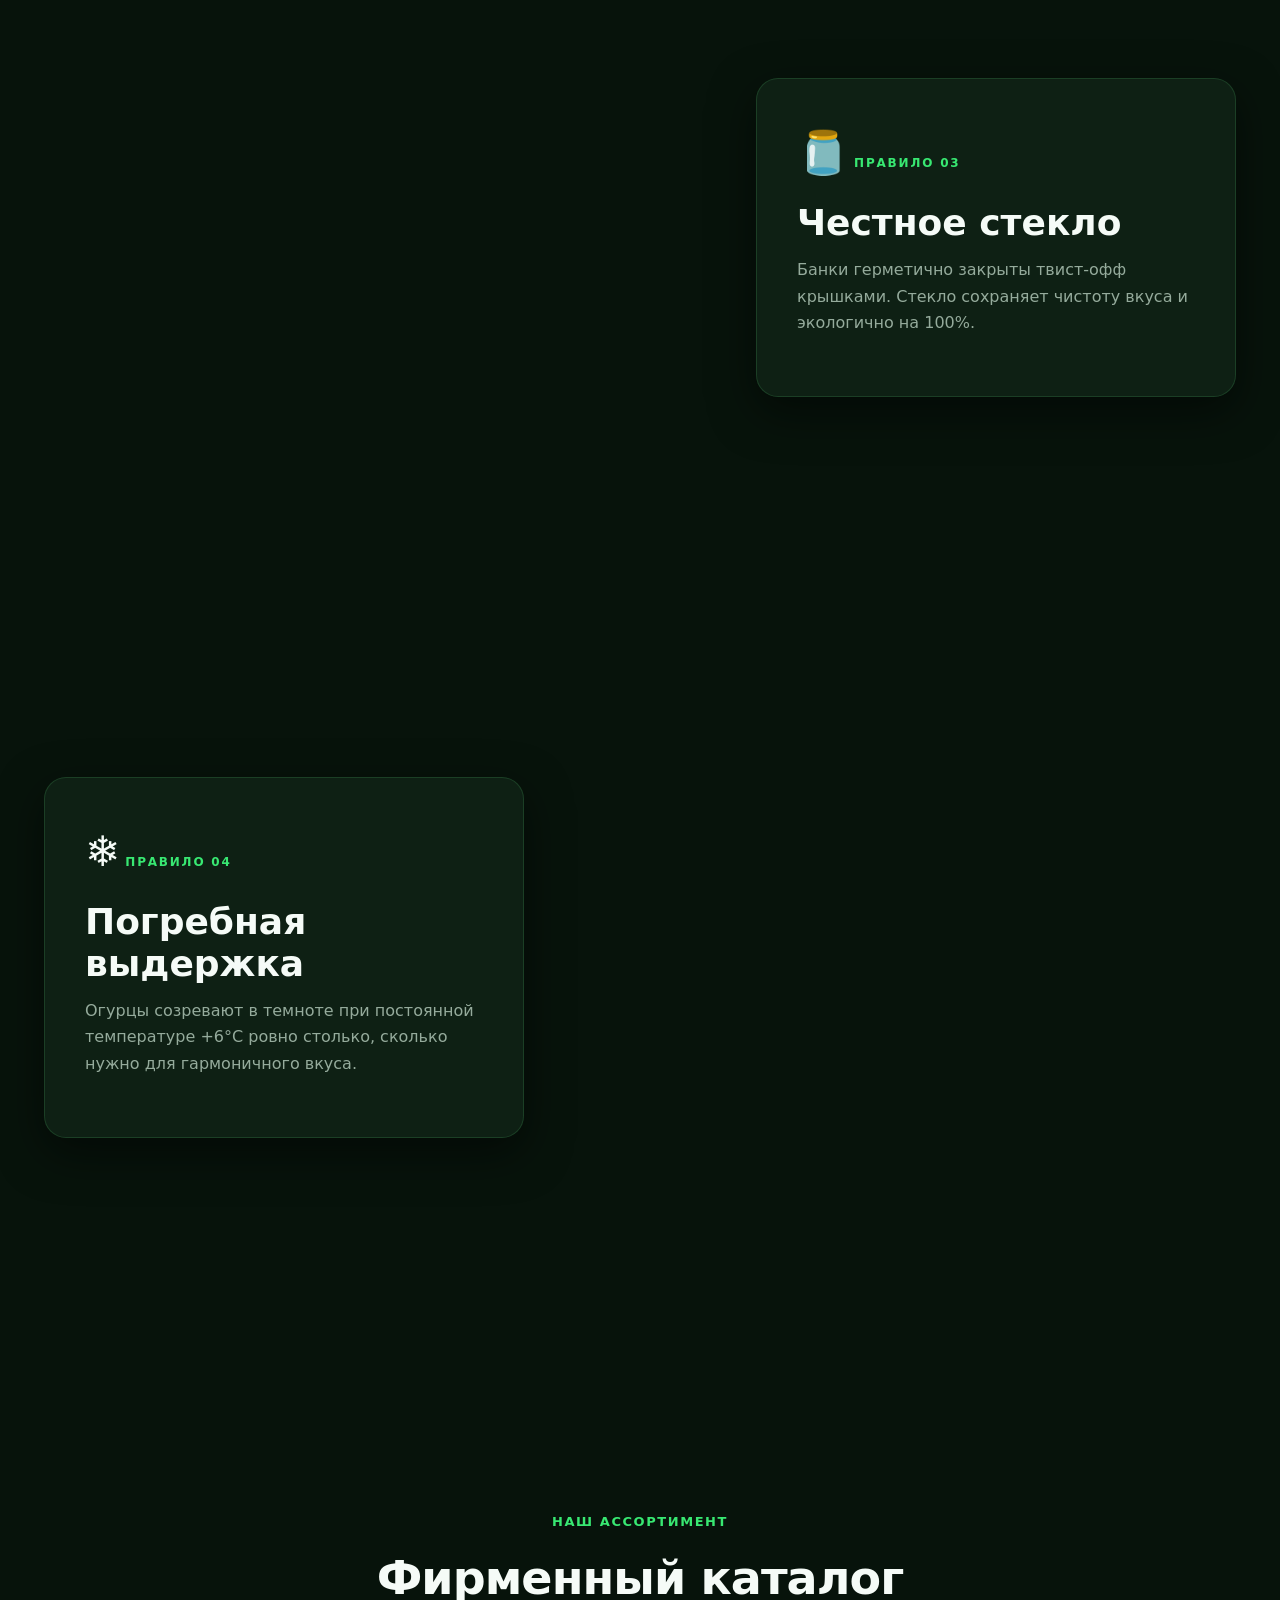
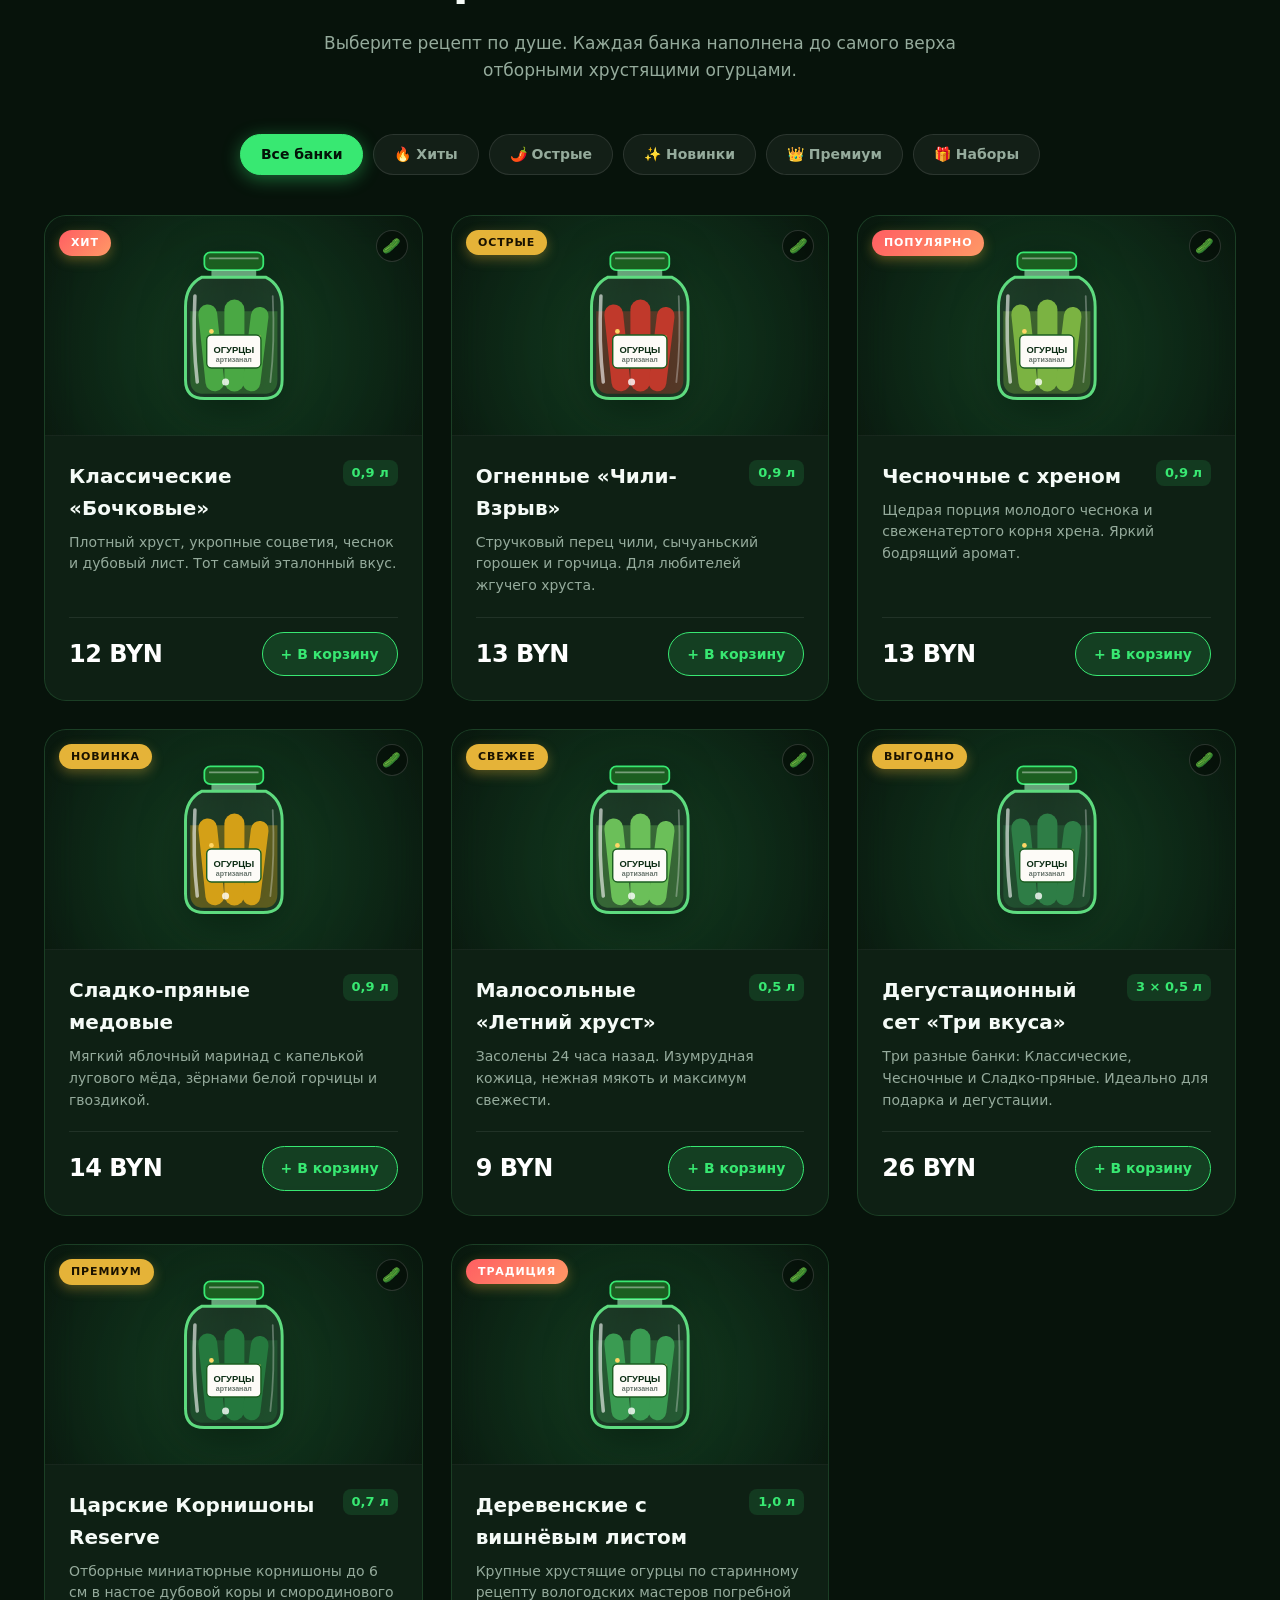
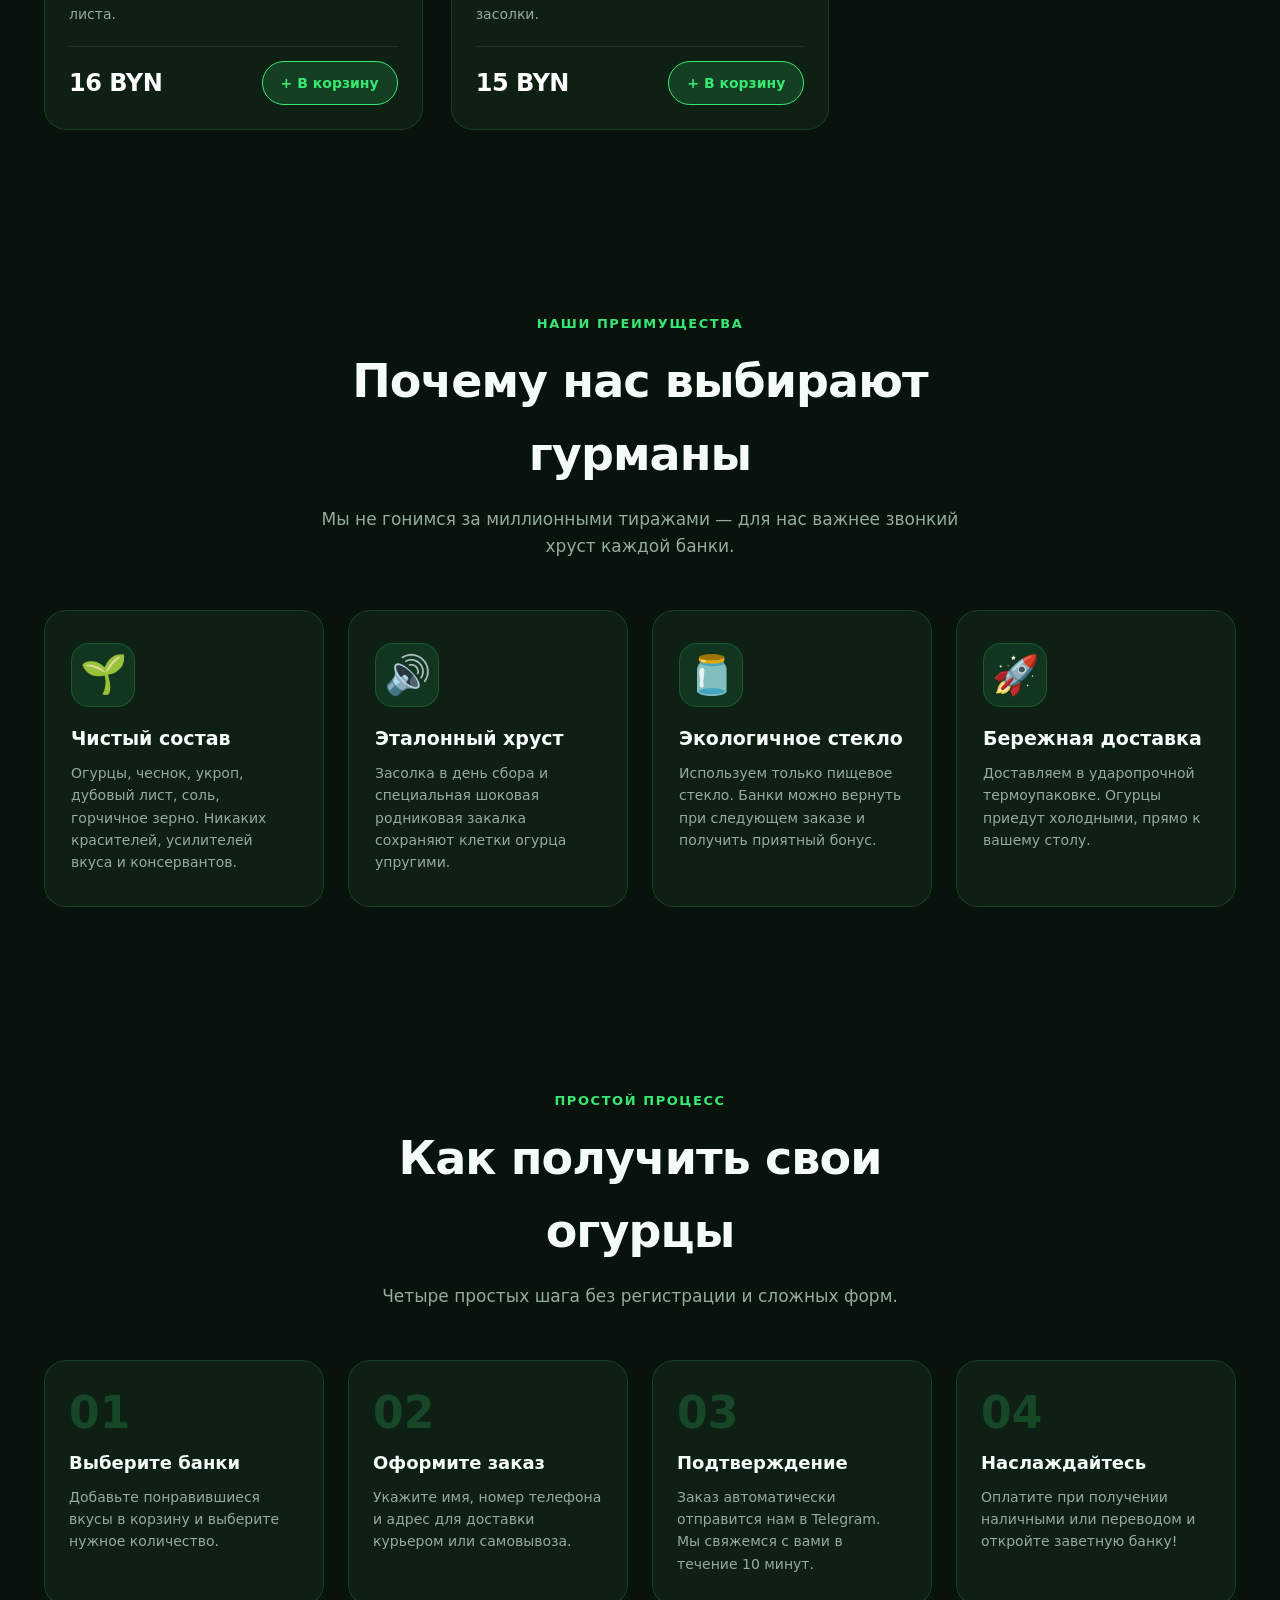
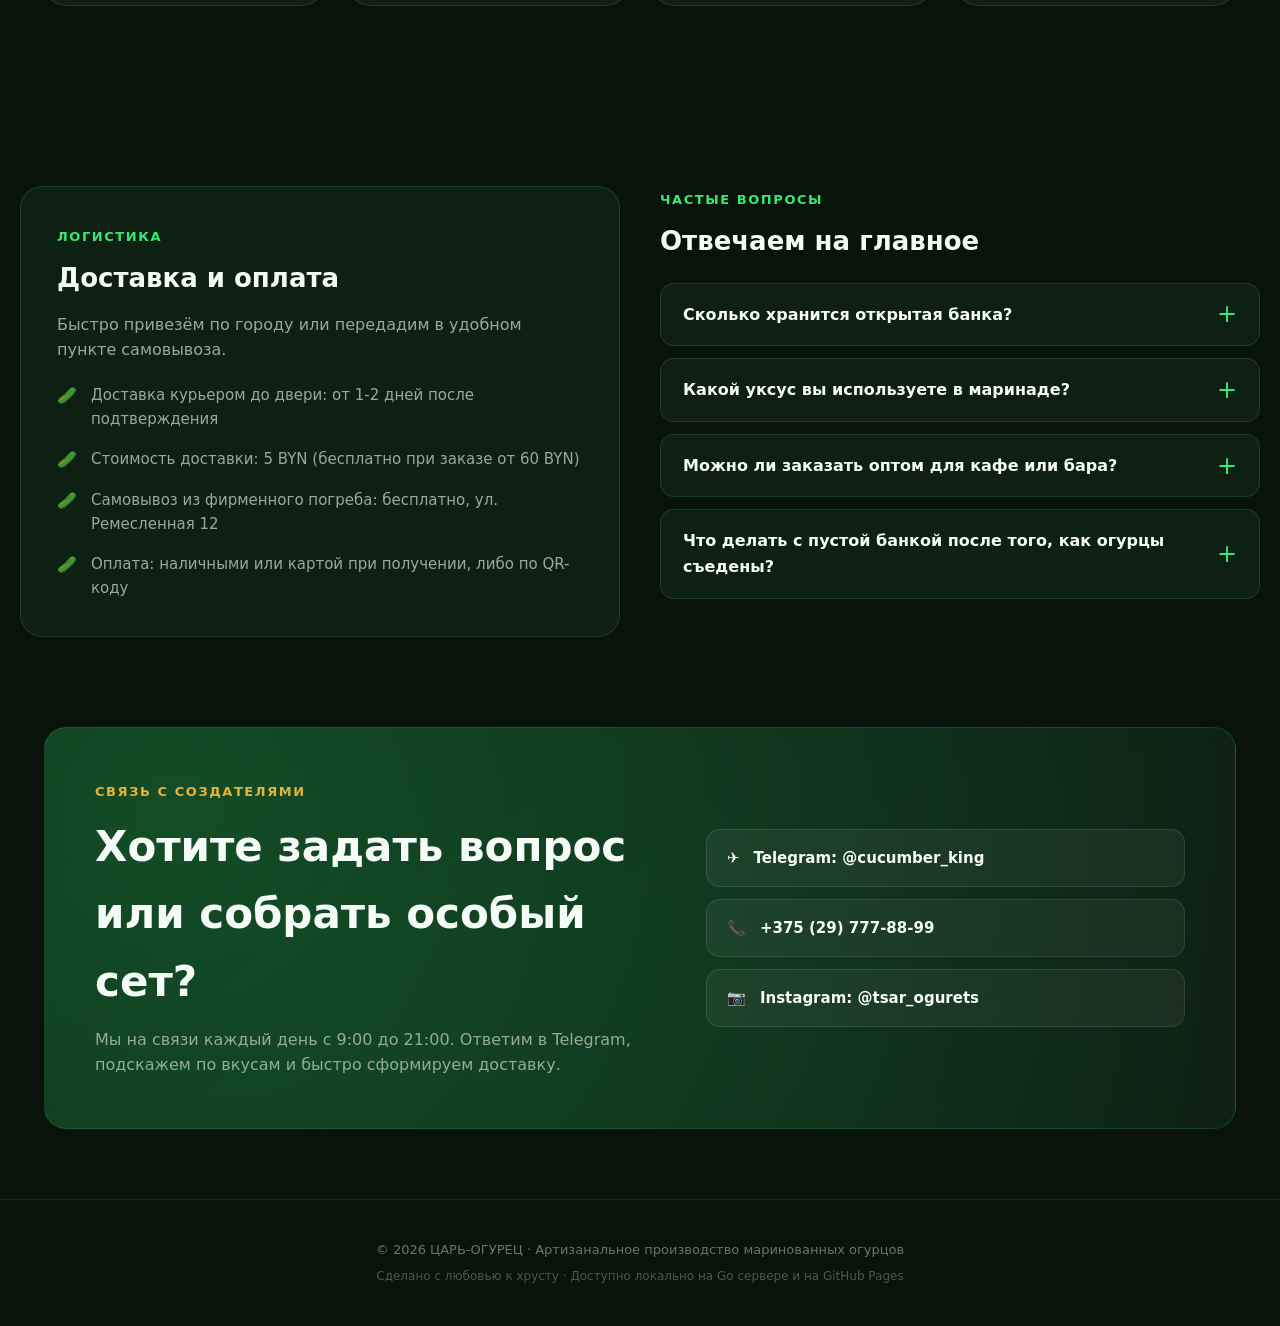
==== commit 34a2ffb3: "Add files via upload" ====
--- a/ogurci.html
+++ b/ogurci.html
@@ -1,514 +1,13 @@
+<!-- Redirecting to index.html with identical content fallback -->
 <!DOCTYPE html>
 <html lang="ru">
 <head>
-<meta charset="UTF-8">
-<meta name="viewport" content="width=device-width, initial-scale=1">
-<title>Домашние маринованные огурцы — заказать с доставкой</title>
-<meta name="description" content="Хрустящие маринованные огурцы в стеклянных банках. Небольшие партии, понятный состав, доставка по городу.">
-<style>
-:root{
-  --bg:#fbf8f1;
-  --card:#ffffff;
-  --ink:#1f2a23;
-  --muted:#66736b;
-  --green:#2e7d46;
-  --green-d:#1f5c31;
-  --green-l:#e6f2e9;
-  --dill:#f2b632;
-  --line:#e7e2d4;
-  --radius:16px;
-  --shadow:0 8px 30px rgba(31,42,35,.08);
-}
-*{box-sizing:border-box;margin:0;padding:0}
-html{scroll-behavior:smooth}
-body{font-family:'Segoe UI',system-ui,-apple-system,Roboto,Arial,sans-serif;background:var(--bg);color:var(--ink);line-height:1.6;-webkit-font-smoothing:antialiased}
-img,svg{max-width:100%;display:block}
-a{color:inherit;text-decoration:none}
-button,input,select,textarea{font:inherit;color:inherit}
-.wrap{max-width:1140px;margin:0 auto;padding:0 20px}
-h1,h2,h3{line-height:1.15;letter-spacing:-.01em}
-h2{font-size:clamp(26px,4vw,40px);margin-bottom:10px}
-.sub{color:var(--muted);max-width:560px;margin-bottom:36px}
-section{padding:72px 0}
-
-/* reveal */
-.rv{opacity:0;transform:translateY(24px);transition:opacity .7s ease,transform .7s ease}
-.rv.in{opacity:1;transform:none}
-
-/* buttons */
-.btn{display:inline-flex;align-items:center;justify-content:center;gap:8px;padding:14px 26px;border-radius:999px;border:2px solid var(--green);background:var(--green);color:#fff;font-weight:600;cursor:pointer;transition:transform .15s,background .2s,box-shadow .2s}
-.btn:hover{background:var(--green-d);border-color:var(--green-d);transform:translateY(-2px);box-shadow:0 8px 20px rgba(46,125,70,.3)}
-.btn:active{transform:none}
-.btn.ghost{background:transparent;color:var(--green)}
-.btn.ghost:hover{background:var(--green-l);box-shadow:none}
-.btn.block{width:100%}
-
-/* header */
-header{position:sticky;top:0;z-index:50;background:rgba(251,248,241,.9);backdrop-filter:blur(10px);border-bottom:1px solid var(--line)}
-.hd{display:flex;align-items:center;justify-content:space-between;height:68px;gap:16px}
-.logo{font-weight:800;font-size:20px;display:flex;align-items:center;gap:8px}
-.logo i{font-style:normal;display:grid;place-items:center;width:34px;height:34px;background:var(--green);border-radius:10px;font-size:18px}
-nav ul{display:flex;gap:26px;list-style:none;font-size:15px}
-nav a{color:var(--muted);transition:color .2s}
-nav a:hover{color:var(--green)}
-.cartbtn{position:relative;display:flex;align-items:center;gap:8px;padding:10px 18px;border-radius:999px;border:2px solid var(--green);background:#fff;font-weight:600;cursor:pointer;transition:.2s}
-.cartbtn:hover{background:var(--green-l)}
-.cartbtn b{min-width:22px;height:22px;display:grid;place-items:center;background:var(--green);color:#fff;border-radius:11px;font-size:12px;padding:0 6px}
-.cartbtn.bump{animation:bump .4s}
-@keyframes bump{40%{transform:scale(1.12)}}
-@media(max-width:760px){nav{display:none}}
-
-/* hero */
-.hero{padding:56px 0 40px}
-.hero-in{display:grid;grid-template-columns:1.1fr .9fr;gap:40px;align-items:center}
-@media(max-width:860px){.hero-in{grid-template-columns:1fr}}
-.pill{display:inline-block;background:var(--green-l);color:var(--green-d);padding:6px 14px;border-radius:999px;font-size:13px;font-weight:600;margin-bottom:18px}
-h1{font-size:clamp(34px,5.6vw,62px);margin-bottom:18px}
-h1 em{font-style:normal;color:var(--green);position:relative;white-space:nowrap}
-h1 em::after{content:"";position:absolute;left:0;right:0;bottom:2px;height:10px;background:var(--dill);opacity:.45;z-index:-1;border-radius:4px;transform-origin:left;animation:ul 1s .5s both}
-@keyframes ul{from{transform:scaleX(0)}}
-.hero p.lead{font-size:18px;color:var(--muted);max-width:520px;margin-bottom:28px}
-.cta{display:flex;gap:12px;flex-wrap:wrap;margin-bottom:28px}
-.facts{display:flex;gap:26px;flex-wrap:wrap;font-size:14px;color:var(--muted)}
-.facts span::before{content:"✓ ";color:var(--green);font-weight:700}
-.hero-art{position:relative;display:grid;place-items:center;min-height:360px}
-.blob{position:absolute;width:86%;aspect-ratio:1;background:var(--green-l);border-radius:48% 52% 55% 45%/50% 45% 55% 50%;animation:morph 12s ease-in-out infinite}
-@keyframes morph{50%{border-radius:55% 45% 45% 55%/45% 55% 45% 55%;transform:rotate(8deg)}}
-.hero-art svg{position:relative;width:min(300px,70%);animation:fl 6s ease-in-out infinite;filter:drop-shadow(0 20px 24px rgba(31,92,49,.25))}
-@keyframes fl{50%{transform:translateY(-12px) rotate(1.5deg)}}
-.bub{animation:rise 5s linear infinite;fill:#fff;opacity:0}
-@keyframes rise{0%{transform:translateY(0);opacity:0}15%{opacity:.8}100%{transform:translateY(-120px);opacity:0}}
-
-/* products */
-.grid{display:grid;grid-template-columns:repeat(auto-fill,minmax(250px,1fr));gap:22px}
-.card{background:var(--card);border:1px solid var(--line);border-radius:var(--radius);overflow:hidden;display:flex;flex-direction:column;transition:transform .25s,box-shadow .25s}
-.card:hover{transform:translateY(-6px);box-shadow:var(--shadow)}
-.pic{height:190px;display:grid;place-items:center;position:relative;background:var(--green-l)}
-.pic svg{height:150px;transition:transform .35s}
-.card:hover .pic svg{transform:scale(1.08) rotate(-3deg)}
-.pic img{width:100%;height:100%;object-fit:cover}
-.tagb{position:absolute;top:12px;left:12px;background:var(--dill);color:#3a2a00;font-size:12px;font-weight:700;padding:4px 10px;border-radius:999px}
-.cb{padding:18px;display:flex;flex-direction:column;gap:8px;flex:1}
-.cb h3{font-size:19px}
-.cb p{font-size:14px;color:var(--muted);flex:1}
-.meta{font-size:13px;color:var(--muted)}
-.row{display:flex;align-items:center;justify-content:space-between;margin-top:6px;gap:10px}
-.price{font-size:22px;font-weight:800}
-.price small{font-size:13px;font-weight:500;color:var(--muted)}
-.add{padding:10px 16px;border-radius:999px;border:2px solid var(--green);background:#fff;color:var(--green);font-weight:600;cursor:pointer;transition:.2s}
-.add:hover{background:var(--green);color:#fff}
-.add.ok{background:var(--green);color:#fff}
-
-/* why */
-.why{background:#fff;border-block:1px solid var(--line)}
-.feat{display:grid;grid-template-columns:repeat(auto-fit,minmax(230px,1fr));gap:22px}
-.f{padding:22px;border-radius:var(--radius);background:var(--bg);border:1px solid var(--line);transition:.25s}
-.f:hover{transform:translateY(-4px);border-color:var(--green)}
-.f .ic{font-size:30px;margin-bottom:10px}
-.f h3{font-size:18px;margin-bottom:6px}
-.f p{font-size:14px;color:var(--muted)}
-
-/* steps */
-.steps{display:grid;grid-template-columns:repeat(auto-fit,minmax(220px,1fr));gap:22px;counter-reset:s}
-.st{position:relative;padding:24px 22px 22px;background:#fff;border:1px solid var(--line);border-radius:var(--radius)}
-.st::before{counter-increment:s;content:counter(s);display:grid;place-items:center;width:34px;height:34px;border-radius:50%;background:var(--green);color:#fff;font-weight:700;margin-bottom:12px}
-.st h3{font-size:17px;margin-bottom:4px}
-.st p{font-size:14px;color:var(--muted)}
-
-/* delivery / faq */
-.two{display:grid;grid-template-columns:1fr 1fr;gap:40px}
-@media(max-width:860px){.two{grid-template-columns:1fr}}
-.box{background:#fff;border:1px solid var(--line);border-radius:var(--radius);padding:24px}
-.box ul{list-style:none;display:grid;gap:10px;font-size:15px}
-.box li::before{content:"•";color:var(--green);font-weight:900;margin-right:8px}
-details{background:#fff;border:1px solid var(--line);border-radius:12px;margin-bottom:10px;overflow:hidden}
-summary{cursor:pointer;padding:16px 18px;font-weight:600;list-style:none;display:flex;justify-content:space-between;gap:10px}
-summary::-webkit-details-marker{display:none}
-summary::after{content:"+";color:var(--green);font-size:22px;line-height:1;transition:transform .25s}
-details[open] summary::after{transform:rotate(45deg)}
-details p{padding:0 18px 16px;color:var(--muted);font-size:15px}
-
-/* contacts */
-.contact{background:var(--green);color:#fff;border-radius:24px;padding:44px;display:grid;grid-template-columns:1.2fr 1fr;gap:30px;align-items:center}
-@media(max-width:860px){.contact{grid-template-columns:1fr;padding:28px}}
-.contact h2{color:#fff}
-.contact p{opacity:.9}
-.clist{display:grid;gap:10px}
-.clist a{display:flex;align-items:center;gap:12px;background:rgba(255,255,255,.12);padding:14px 18px;border-radius:12px;transition:.2s;font-weight:600}
-.clist a:hover{background:rgba(255,255,255,.22);transform:translateX(4px)}
-footer{padding:30px 0;color:var(--muted);font-size:13px;text-align:center}
-
-/* drawer */
-.shade{position:fixed;inset:0;background:rgba(20,30,24,.45);opacity:0;pointer-events:none;transition:.3s;z-index:90}
-.shade.on{opacity:1;pointer-events:auto}
-.drawer{position:fixed;top:0;right:0;bottom:0;width:min(440px,100vw);background:var(--bg);z-index:100;transform:translateX(105%);transition:transform .4s cubic-bezier(.3,.8,.3,1);display:flex;flex-direction:column;box-shadow:-20px 0 60px rgba(0,0,0,.15)}
-.drawer.open{transform:none}
-.dh{display:flex;justify-content:space-between;align-items:center;padding:20px 22px;border-bottom:1px solid var(--line);font-size:20px;font-weight:700}
-.x{width:36px;height:36px;border-radius:50%;border:none;background:#fff;font-size:22px;cursor:pointer;transition:.2s}
-.x:hover{background:var(--green-l);transform:rotate(90deg)}
-.db{flex:1;overflow:auto;padding:18px 22px}
-.it{display:grid;grid-template-columns:1fr auto;gap:6px 12px;padding:14px 0;border-bottom:1px solid var(--line);animation:in .3s}
-@keyframes in{from{opacity:0;transform:translateX(20px)}}
-.it b{font-size:15px}
-.it small{color:var(--muted)}
-.qty{display:flex;align-items:center;gap:10px;grid-column:1;}
-.qty button{width:28px;height:28px;border-radius:50%;border:1px solid var(--line);background:#fff;cursor:pointer;font-size:16px}
-.qty button:hover{border-color:var(--green);color:var(--green)}
-.it .sum{grid-row:1;grid-column:2;font-weight:700;text-align:right}
-.empty{text-align:center;color:var(--muted);padding:50px 0}
-.df{padding:18px 22px;border-top:1px solid var(--line);background:#fff}
-.tot{display:flex;justify-content:space-between;font-size:18px;font-weight:700;margin-bottom:6px}
-.note{font-size:13px;color:var(--muted);margin-bottom:12px}
-.free{height:6px;background:var(--line);border-radius:6px;overflow:hidden;margin:6px 0 4px}
-.free i{display:block;height:100%;width:0;background:var(--green);transition:width .5s}
-
-/* checkout */
-.modal{position:fixed;inset:0;z-index:120;display:none;place-items:center;padding:16px;background:rgba(20,30,24,.55)}
-.modal.on{display:grid}
-.mbox{background:var(--bg);border-radius:20px;width:min(520px,100%);max-height:92vh;overflow:auto;padding:26px;animation:pop .3s}
-@keyframes pop{from{opacity:0;transform:scale(.95) translateY(10px)}}
-.mbox h3{font-size:22px;margin-bottom:4px}
-.fld{display:grid;gap:5px;margin-top:14px;font-size:14px;font-weight:600}
-.fld input,.fld textarea,.fld select{padding:12px 14px;border:1.5px solid var(--line);border-radius:10px;background:#fff;font-weight:400;outline:none;transition:.2s}
-.fld input:focus,.fld textarea:focus,.fld select:focus{border-color:var(--green);box-shadow:0 0 0 3px rgba(46,125,70,.15)}
-.sumbox{background:#fff;border:1px dashed var(--line);border-radius:10px;padding:12px 14px;font-size:14px;margin-top:16px;white-space:pre-line}
-.acts{display:grid;gap:10px;margin-top:16px}
-.toast{position:fixed;left:50%;bottom:28px;transform:translate(-50%,160%);background:var(--ink);color:#fff;padding:12px 22px;border-radius:999px;font-size:14px;z-index:200;transition:transform .4s cubic-bezier(.3,1.4,.4,1)}
-.toast.show{transform:translate(-50%,0)}
-
-/* mobile sticky */
-.fab{display:none}
-@media(max-width:760px){
-  section{padding:52px 0}
-  .contact{padding:26px}
-}
-@media (prefers-reduced-motion:reduce){*{animation:none!important;transition:none!important}.rv{opacity:1;transform:none}}
-</style>
+  <meta charset="UTF-8">
+  <meta http-equiv="refresh" content="0; url=index.html">
+  <title>Перенаправление на ЦАРЬ-ОГУРЕЦ...</title>
+  <script>window.location.replace("index.html");</script>
 </head>
-<body>
-
-<header>
-  <div class="wrap hd">
-    <a href="#top" class="logo"><i>🥒</i><span id="brand">Огурцовъ</span></a>
-    <nav><ul>
-      <li><a href="#catalog">Каталог</a></li>
-      <li><a href="#why">Почему мы</a></li>
-      <li><a href="#how">Как заказать</a></li>
-      <li><a href="#faq">Вопросы</a></li>
-      <li><a href="#contacts">Контакты</a></li>
-    </ul></nav>
-    <button class="cartbtn" id="openCart" aria-label="Открыть корзину">🛒 Корзина <b id="cnt">0</b></button>
-  </div>
-</header>
-
-<main id="top">
-<!-- HERO -->
-<section class="hero">
-  <div class="wrap hero-in">
-    <div class="rv">
-      <span class="pill">Небольшие партии · Свежая заготовка</span>
-      <h1>Хрустящие огурцы <em>как надо</em></h1>
-      <p class="lead">Маринуем в стеклянных банках по проверенному рецепту. Только огурцы, зелень, специи и соль, без лишней химии. Закажите онлайн, привезём или заберёте сами.</p>
-      <div class="cta">
-        <a href="#catalog" class="btn">Выбрать огурцы</a>
-        <a href="#how" class="btn ghost">Как заказать</a>
-      </div>
-      <div class="facts">
-        <span>Состав на этикетке</span>
-        <span>Стеклянные банки</span>
-        <span>Доставка по городу</span>
-      </div>
-    </div>
-    <div class="hero-art rv">
-      <div class="blob"></div>
-      <svg viewBox="0 0 200 260" aria-hidden="true">
-        <rect x="55" y="14" width="90" height="24" rx="6" fill="#2e7d46"/>
-        <rect x="62" y="38" width="76" height="10" fill="#cfe8d6"/>
-        <path d="M50 50 Q30 60 28 90 L28 220 Q28 244 52 244 L148 244 Q172 244 172 220 L172 90 Q170 60 150 50Z" fill="#eaf6ee" stroke="#9ccaa9" stroke-width="3"/>
-        <path d="M32 100 H168 V220 Q168 240 148 240 H52 Q32 240 32 220Z" fill="#a9d98b" opacity=".55"/>
-        <rect x="52" y="90" width="28" height="140" rx="14" fill="#3f9a3c" transform="rotate(-6 66 160)"/>
-        <rect x="88" y="84" width="30" height="150" rx="15" fill="#4aa844" transform="rotate(2 103 160)"/>
-        <rect x="124" y="92" width="26" height="136" rx="13" fill="#3f9a3c" transform="rotate(7 137 160)"/>
-        <g fill="#1f5c31" opacity=".5"><circle cx="62" cy="130" r="2"/><circle cx="98" cy="150" r="2"/><circle cx="108" cy="200" r="2"/><circle cx="136" cy="140" r="2"/><circle cx="68" cy="190" r="2"/></g>
-        <circle cx="45" cy="170" r="4" fill="#f2b632"/><circle cx="158" cy="200" r="4" fill="#f2b632"/>
-        <rect x="62" y="150" width="76" height="46" rx="6" fill="#fffdf6" stroke="#2e7d46" stroke-width="1.5"/>
-        <text x="100" y="170" text-anchor="middle" font-family="Georgia,serif" font-weight="700" font-size="11" fill="#1f5c31">ОГУРЦЫ</text>
-        <text x="100" y="184" text-anchor="middle" font-family="Georgia,serif" font-size="8" fill="#66736b">маринованные</text>
-        <circle class="bub" cx="50" cy="225" r="3" style="animation-delay:0s"/>
-        <circle class="bub" cx="150" cy="230" r="2.5" style="animation-delay:1.5s"/>
-        <circle class="bub" cx="100" cy="236" r="3.5" style="animation-delay:3s"/>
-        <path d="M44 100 Q40 160 46 220" stroke="#fff" stroke-width="4" stroke-linecap="round" fill="none" opacity=".7"/>
-      </svg>
-    </div>
-  </div>
-</section>
-
-<!-- CATALOG -->
-<section id="catalog">
-  <div class="wrap">
-    <h2 class="rv">Каталог</h2>
-    <p class="sub rv">Выберите вкус и размер банки. Количество можно менять в корзине.</p>
-    <div class="grid" id="grid"></div>
-  </div>
-</section>
-
-<!-- WHY -->
-<section id="why" class="why">
-  <div class="wrap">
-    <h2 class="rv">Почему у нас берут снова</h2>
-    <p class="sub rv">Мы небольшое производство, поэтому следим за каждой банкой.</p>
-    <div class="feat">
-      <div class="f rv"><div class="ic">🌿</div><h3>Понятный состав</h3><p>Огурцы, вода, соль, укроп, чеснок, специи. Всё указано на этикетке.</p></div>
-      <div class="f rv"><div class="ic">😋</div><h3>Хруст</h3><p>Отбираем плотные огурцы одного размера и маринуем в день заготовки.</p></div>
-      <div class="f rv"><div class="ic">🫙</div><h3>Стеклянные банки</h3><p>Банки герметично закрыты. Пустую можно вернуть или использовать повторно.</p></div>
-      <div class="f rv"><div class="ic">🚚</div><h3>Доставка</h3><p>Привозим по городу в удобное время или отдаём в пункте самовывоза.</p></div>
-    </div>
-  </div>
-</section>
-
-<!-- HOW -->
-<section id="how">
-  <div class="wrap">
-    <h2 class="rv">Как заказать</h2>
-    <p class="sub rv">Четыре шага, без регистрации.</p>
-    <div class="steps">
-      <div class="st rv"><h3>Выберите банки</h3><p>Добавьте нужные позиции в корзину.</p></div>
-      <div class="st rv"><h3>Оформите заказ</h3><p>Укажите имя, телефон и адрес или самовывоз.</p></div>
-      <div class="st rv"><h3>Подтвердим</h3><p>Свяжемся в мессенджере и уточним время.</p></div>
-      <div class="st rv"><h3>Получите</h3><p>Оплата при получении или переводом.</p></div>
-    </div>
-  </div>
-</section>
-
-<!-- DELIVERY + FAQ -->
-<section style="padding-top:0">
-  <div class="wrap two">
-    <div class="rv">
-      <h2>Доставка и оплата</h2>
-      <p class="sub">Условия можно изменить под вас, они настраиваются в начале скрипта.</p>
-      <div class="box"><ul id="delList"></ul></div>
-    </div>
-    <div class="rv" id="faq">
-      <h2>Частые вопросы</h2>
-      <p class="sub">Если не нашли ответ, напишите нам.</p>
-      <details><summary>Сколько хранятся огурцы?</summary><p>Закрытую банку храните в прохладном тёмном месте. Срок указан на этикетке. После вскрытия держите в холодильнике и съедайте в течение нескольких недель.</p></details>
-      <details><summary>Что в составе?</summary><p>Огурцы, вода, соль, сахар, укроп, чеснок, лавровый лист, чёрный перец, уксус или лимонная кислота. Точный состав каждой позиции указан на этикетке.</p></details>
-      <details><summary>Можно ли заказать оптом?</summary><p>Да, для кафе, магазинов и мероприятий есть оптовые условия. Напишите нам, обсудим объём и цену.</p></details>
-      <details><summary>Есть ли аллергены?</summary><p>В составе нет орехов и глютена, но на кухне могут использоваться горчица и сельдерей. Если есть аллергия, уточните у нас перед заказом.</p></details>
-    </div>
-  </div>
-</section>
-
-<!-- CONTACTS -->
-<section id="contacts" style="padding-top:20px">
-  <div class="wrap">
-    <div class="contact rv">
-      <div>
-        <h2>Остались вопросы?</h2>
-        <p>Напишите нам — отвечаем быстро, подскажем с выбором и составим заказ вместе.</p>
-      </div>
-      <div class="clist" id="clist"></div>
-    </div>
-  </div>
-</section>
-</main>
-
-<footer><div class="wrap">© <span id="yr"></span> <span id="brand2"></span> · Цены и наличие уточняйте при заказе</div></footer>
-
-<!-- CART -->
-<div class="shade" id="shade"></div>
-<aside class="drawer" id="drawer" aria-label="Корзина">
-  <div class="dh"><span>Корзина</span><button class="x" id="closeCart" aria-label="Закрыть">×</button></div>
-  <div class="db" id="items"></div>
-  <div class="df">
-    <div class="free"><i id="freeBar"></i></div>
-    <div class="note" id="freeTxt"></div>
-    <div class="tot"><span>Итого</span><span id="total">0</span></div>
-    <button class="btn block" id="toCheckout">Оформить заказ</button>
-  </div>
-</aside>
-
-<!-- CHECKOUT -->
-<div class="modal" id="modal">
-  <div class="mbox">
-    <div style="display:flex;justify-content:space-between;align-items:start;gap:10px">
-      <div><h3>Оформление заказа</h3><div class="note">Заказ уйдёт нам в мессенджер, дальше мы подтвердим детали.</div></div>
-      <button class="x" id="closeModal" aria-label="Закрыть">×</button>
-    </div>
-    <form id="form" novalidate>
-      <label class="fld">Имя<input id="fName" required autocomplete="name" placeholder="Как к вам обращаться"></label>
-      <label class="fld">Телефон<input id="fPhone" required type="tel" autocomplete="tel" placeholder="+___ __ ___-__-__"></label>
-      <label class="fld">Получение
-        <select id="fType"><option value="delivery">Доставка</option><option value="pickup">Самовывоз</option></select>
-      </label>
-      <label class="fld" id="addrWrap">Адрес доставки<input id="fAddr" autocomplete="street-address" placeholder="Улица, дом, квартира"></label>
-      <label class="fld">Комментарий<textarea id="fComment" rows="2" placeholder="Удобное время, пожелания"></textarea></label>
-      <div class="sumbox" id="summary"></div>
-      <div class="acts">
-        <button class="btn block" type="submit" id="sendTg">Отправить в Telegram</button>
-        <button class="btn ghost block" type="button" id="copyOrder">Скопировать текст заказа</button>
-      </div>
-    </form>
-  </div>
-</div>
-<div class="toast" id="toast"></div>
-
-<script>
-/* =====================================================
-   НАСТРОЙКИ — замените на свои данные
-   ===================================================== */
-const CONFIG = {
-  brand: "Огурцовъ",                 // название магазина
-  currency: "BYN",                   // валюта: BYN, RUB, USD...
-  telegram: "your_username",         // ник в Telegram без @
-  phone: "+375 00 000-00-00",        // телефон
-  instagram: "",                     // ник в Instagram, можно оставить пустым
-  freeDeliveryFrom: 60,              // бесплатная доставка от суммы (0 — отключить)
-  delivery: [
-    "Доставка по городу: от 1 дня после подтверждения",
-    "Стоимость доставки: 5 BYN, бесплатно от 60 BYN",
-    "Самовывоз: бесплатно, адрес сообщим при подтверждении",
-    "Оплата: наличными или переводом при получении"
-  ]
-};
-
-/* =====================================================
-   ТОВАРЫ — меняйте названия, цены и описания.
-   Чтобы показать фото вместо иллюстрации — добавьте
-   поле img: "photo1.jpg" (файл положите рядом с сайтом).
-   ===================================================== */
-const PRODUCTS = [
-  {id:1, name:"Классические", vol:"0,9 л", price:12, tag:"Хит", color:"#4aa844",
-   desc:"Укроп, чеснок, смородиновый лист и чёрный перец. Тот самый вкус."},
-  {id:2, name:"Острые", vol:"0,9 л", price:13, color:"#c0392b",
-   desc:"С перцем чили и горошком. Для тех, кто любит погорячее."},
-  {id:3, name:"Чесночные", vol:"0,9 л", price:13, color:"#7bb342",
-   desc:"Много чеснока и укропа. Яркий аромат и хруст."},
-  {id:4, name:"Сладко-кислые", vol:"0,9 л", price:14, tag:"Новинка", color:"#d4a017",
-   desc:"Мягкий маринад с лёгкой сладостью и горчичным зерном."},
-  {id:5, name:"Малосольные", vol:"0,5 л", price:9, color:"#6bbf59",
-   desc:"Свежие, лёгкие, быстро съедаются. Хранить в холодильнике."},
-  {id:6, name:"Набор «Попробуй всё»", vol:"3 × 0,5 л", price:26, tag:"Выгодно", color:"#2e7d46",
-   desc:"Три разных вкуса в небольших банках — удобно выбрать любимый."}
-];
-
-/* ====================== ЛОГИКА ====================== */
-const $=s=>document.querySelector(s);
-const money=n=>n.toLocaleString('ru-RU',{maximumFractionDigits:2})+' '+CONFIG.currency;
-
-// бренд, контакты, доставка
-$('#brand').textContent=CONFIG.brand;$('#brand2').textContent=CONFIG.brand;
-document.title=CONFIG.brand+' — маринованные огурцы с доставкой';
-$('#yr').textContent=new Date().getFullYear();
-$('#delList').innerHTML=CONFIG.delivery.map(x=>`<li>${x}</li>`).join('');
-$('#clist').innerHTML=
-  `<a href="https://t.me/${CONFIG.telegram}" target="_blank" rel="noopener">✈️ Telegram @${CONFIG.telegram}</a>`+
-  `<a href="tel:${CONFIG.phone.replace(/[^+\d]/g,'')}">📞 ${CONFIG.phone}</a>`+
-  (CONFIG.instagram?`<a href="https://instagram.com/${CONFIG.instagram}" target="_blank" rel="noopener">📷 Instagram @${CONFIG.instagram}</a>`:'');
-
-// карточки
-function jar(c){return `<svg viewBox="0 0 100 130" aria-hidden="true"><rect x="28" y="6" width="44" height="14" rx="4" fill="#2e7d46"/><path d="M26 22 Q14 28 14 46 L14 108 Q14 122 28 122 L72 122 Q86 122 86 108 L86 46 Q86 28 74 22Z" fill="#fff" stroke="#a9cdb4" stroke-width="2"/><path d="M17 50 H83 V108 Q83 119 72 119 H28 Q17 119 17 108Z" fill="${c}" opacity=".3"/><rect x="28" y="44" width="14" height="70" rx="7" fill="${c}" transform="rotate(-5 35 80)"/><rect x="45" y="40" width="15" height="76" rx="7.5" fill="${c}"/><rect x="63" y="46" width="13" height="68" rx="6.5" fill="${c}" transform="rotate(6 69 80)"/><rect x="30" y="70" width="40" height="22" rx="3" fill="#fffdf6" stroke="#2e7d46"/><path d="M20 52 Q18 80 21 108" stroke="#fff" stroke-width="3" stroke-linecap="round" fill="none" opacity=".8"/></svg>`}
-$('#grid').innerHTML=PRODUCTS.map(p=>`
-<article class="card rv">
-  <div class="pic">${p.tag?`<span class="tagb">${p.tag}</span>`:''}${p.img?`<img src="${p.img}" alt="${p.name}" loading="lazy">`:jar(p.color)}</div>
-  <div class="cb">
-    <h3>${p.name}</h3>
-    <div class="meta">${p.vol}</div>
-    <p>${p.desc}</p>
-    <div class="row"><div class="price">${money(p.price)}</div><button class="add" data-id="${p.id}">В корзину</button></div>
-  </div>
-</article>`).join('');
-
-// корзина (сохраняется в браузере)
-let cart={};
-try{cart=JSON.parse(localStorage.getItem('cart')||'{}')}catch(e){}
-const save=()=>{try{localStorage.setItem('cart',JSON.stringify(cart))}catch(e){}};
-const lines=()=>Object.keys(cart).map(id=>({p:PRODUCTS.find(x=>x.id==id),q:cart[id]})).filter(l=>l.p);
-const total=()=>lines().reduce((s,l)=>s+l.p.price*l.q,0);
-
-function toast(m){const t=$('#toast');t.textContent=m;t.classList.add('show');clearTimeout(t._t);t._t=setTimeout(()=>t.classList.remove('show'),2200)}
-
-function render(){
-  const ls=lines(),n=ls.reduce((s,l)=>s+l.q,0),t=total();
-  $('#cnt').textContent=n;$('#total').textContent=money(t);
-  $('#items').innerHTML=ls.length?ls.map(l=>`
-    <div class="it"><div><b>${l.p.name}</b><br><small>${l.p.vol} · ${money(l.p.price)}</small></div>
-      <div class="sum">${money(l.p.price*l.q)}</div>
-      <div class="qty"><button data-m="${l.p.id}" aria-label="Меньше">−</button><span>${l.q}</span><button data-p="${l.p.id}" aria-label="Больше">+</button></div>
-    </div>`).join(''):'<div class="empty">Корзина пока пуста 🥒<br>Добавьте что-нибудь из каталога</div>';
-  const f=CONFIG.freeDeliveryFrom;
-  if(f>0){
-    $('#freeBar').style.width=Math.min(100,t/f*100)+'%';
-    $('#freeTxt').textContent=t>=f?'Бесплатная доставка включена 🎉':`До бесплатной доставки осталось ${money(f-t)}`;
-  }else{$('#freeBar').parentElement.style.display='none';$('#freeTxt').style.display='none'}
-  $('#toCheckout').disabled=!ls.length;$('#toCheckout').style.opacity=ls.length?1:.5;
-}
-$('#grid').addEventListener('click',e=>{
-  const b=e.target.closest('.add');if(!b)return;
-  cart[b.dataset.id]=(cart[b.dataset.id]||0)+1;save();render();
-  const c=$('#openCart');c.classList.remove('bump');void c.offsetWidth;c.classList.add('bump');
-  b.classList.add('ok');b.textContent='Добавлено ✓';setTimeout(()=>{b.classList.remove('ok');b.textContent='В корзину'},1200);
-});
-$('#items').addEventListener('click',e=>{
-  const m=e.target.dataset.m,p=e.target.dataset.p;
-  if(p)cart[p]++;
-  if(m){cart[m]--;if(cart[m]<=0)delete cart[m]}
-  save();render();
-});
-const drawer=v=>{$('#drawer').classList.toggle('open',v);$('#shade').classList.toggle('on',v)};
-$('#openCart').onclick=()=>drawer(true);$('#closeCart').onclick=()=>drawer(false);$('#shade').onclick=()=>drawer(false);
-
-// оформление
-function orderText(){
-  const ls=lines(),t=total();
-  const type=$('#fType').value==='delivery';
-  let s=`Новый заказ — ${CONFIG.brand}\n\n`;
-  s+=ls.map(l=>`• ${l.p.name} (${l.p.vol}) × ${l.q} = ${money(l.p.price*l.q)}`).join('\n');
-  s+=`\n\nИтого: ${money(t)}`;
-  s+=`\nПолучение: ${type?'доставка':'самовывоз'}`;
-  if(type&&$('#fAddr').value.trim())s+=`\nАдрес: ${$('#fAddr').value.trim()}`;
-  s+=`\nИмя: ${$('#fName').value.trim()}\nТелефон: ${$('#fPhone').value.trim()}`;
-  if($('#fComment').value.trim())s+=`\nКомментарий: ${$('#fComment').value.trim()}`;
-  return s;
-}
-function refreshSummary(){
-  $('#summary').textContent=lines().map(l=>`${l.p.name} × ${l.q} — ${money(l.p.price*l.q)}`).join('\n')+`\n\nИтого: ${money(total())}`;
-  $('#addrWrap').style.display=$('#fType').value==='delivery'?'grid':'none';
-}
-$('#toCheckout').onclick=()=>{drawer(false);refreshSummary();$('#modal').classList.add('on')};
-$('#closeModal').onclick=()=>$('#modal').classList.remove('on');
-$('#modal').addEventListener('click',e=>{if(e.target.id==='modal')$('#modal').classList.remove('on')});
-$('#fType').onchange=refreshSummary;
-
-function valid(){
-  let ok=true;
-  const need=[['#fName',v=>v.length>1],['#fPhone',v=>v.replace(/\D/g,'').length>=7]];
-  if($('#fType').value==='delivery')need.push(['#fAddr',v=>v.length>4]);
-  ['#fName','#fPhone','#fAddr'].forEach(s=>$(s).style.borderColor='');
-  need.forEach(([s,f])=>{if(!f($(s).value.trim())){$(s).style.borderColor='#c0392b';ok=false}});
-  if(!ok)toast('Проверьте выделенные поля');
-  return ok;
-}
-function done(){
-  cart={};save();render();$('#modal').classList.remove('on');
-  toast('Спасибо! Мы скоро с вами свяжемся 🥒');
-}
-$('#form').addEventListener('submit',e=>{
-  e.preventDefault();if(!valid())return;
-  window.open(`https://t.me/${CONFIG.telegram}?text=${encodeURIComponent(orderText())}`,'_blank');
-  done();
-});
-$('#copyOrder').onclick=async()=>{
-  if(!valid())return;
-  try{await navigator.clipboard.writeText(orderText());toast('Текст заказа скопирован — отправьте его нам')}
-  catch(e){prompt('Скопируйте текст заказа:',orderText())}
-};
-
-// появление при прокрутке
-const io=new IntersectionObserver(es=>es.forEach(e=>{if(e.isIntersecting){e.target.classList.add('in');io.unobserve(e.target)}}),{threshold:.12});
-document.querySelectorAll('.rv').forEach((el,i)=>{el.style.transitionDelay=(i%4)*70+'ms';io.observe(el)});
-addEventListener('keydown',e=>{if(e.key==='Escape'){drawer(false);$('#modal').classList.remove('on')}});
-render();
-</script>
+<body style="background:#07130b;color:#38e872;font-family:sans-serif;display:grid;place-items:center;height:100vh;margin:0">
+  <p>🥒 Загрузка магазина огурцов... <a href="index.html" style="color:#a3f7be">Нажмите здесь, если не перенаправило</a></p>
 </body>
 </html>
